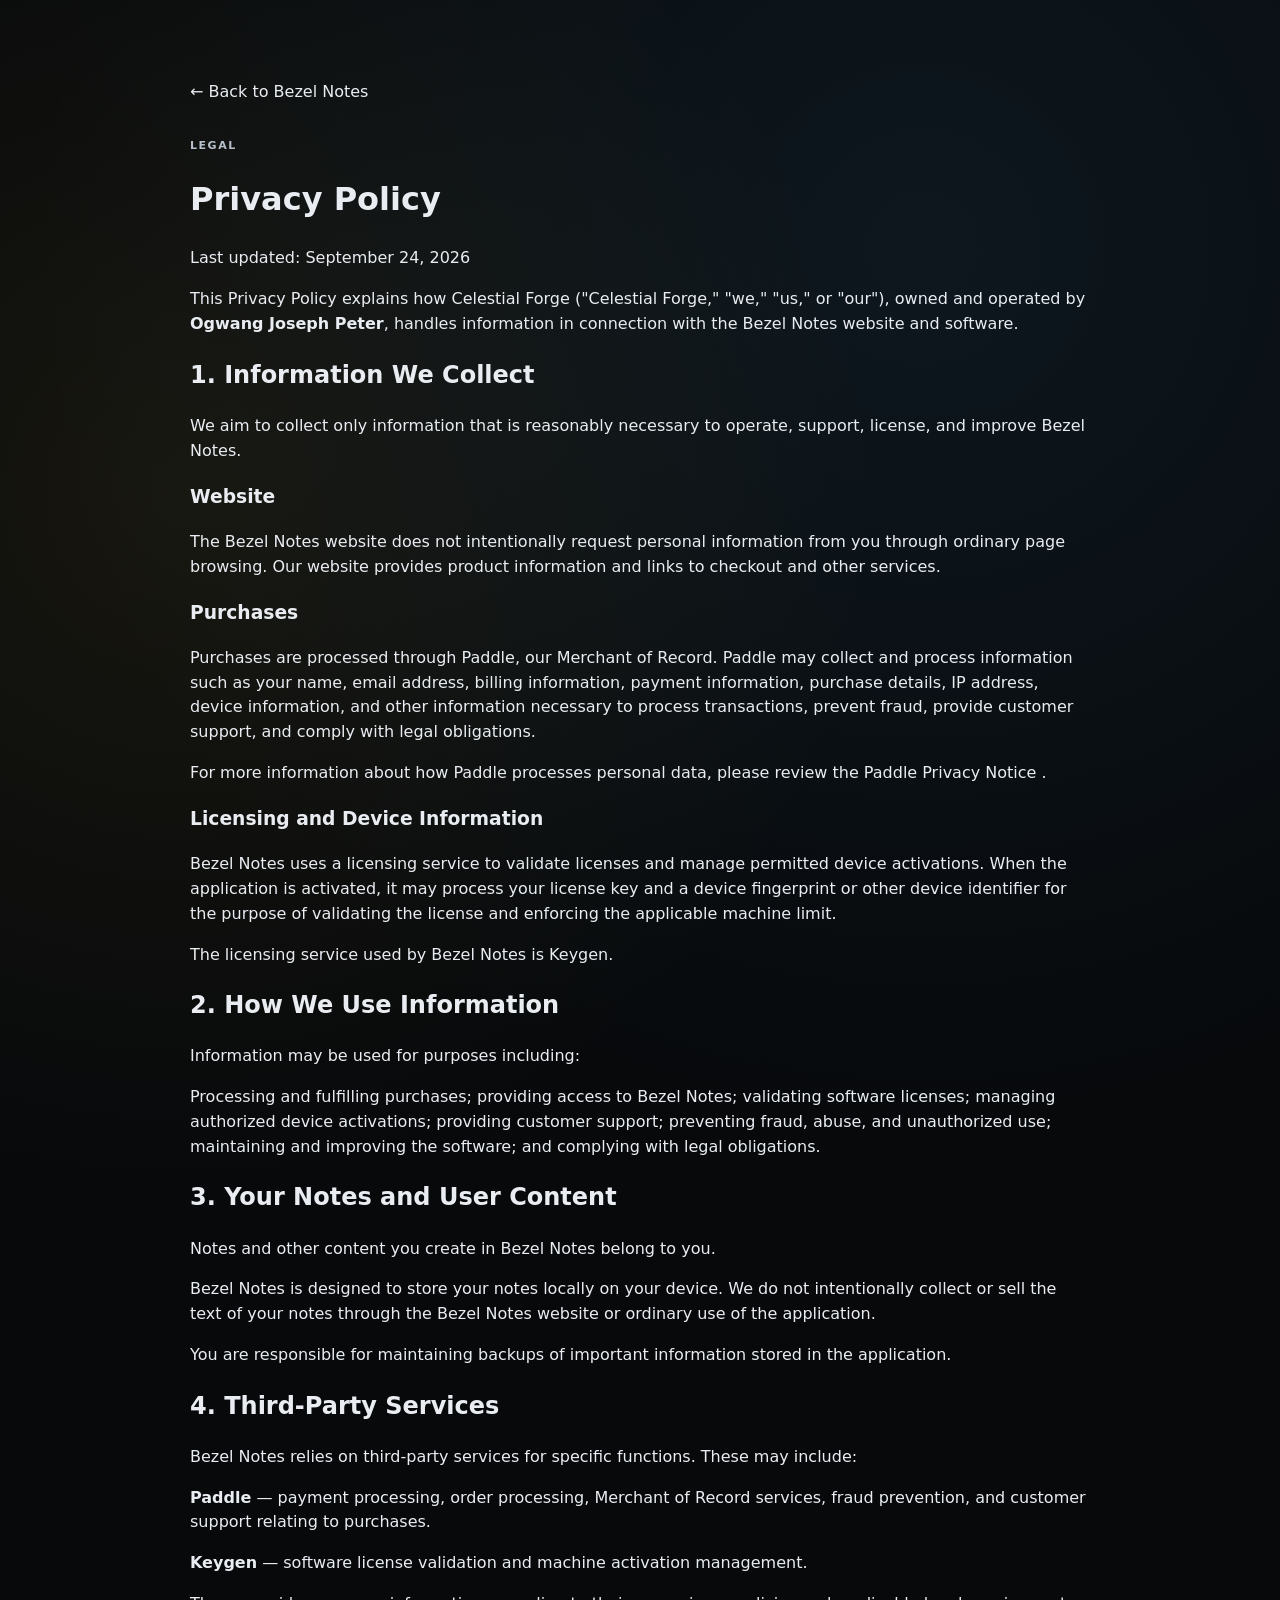
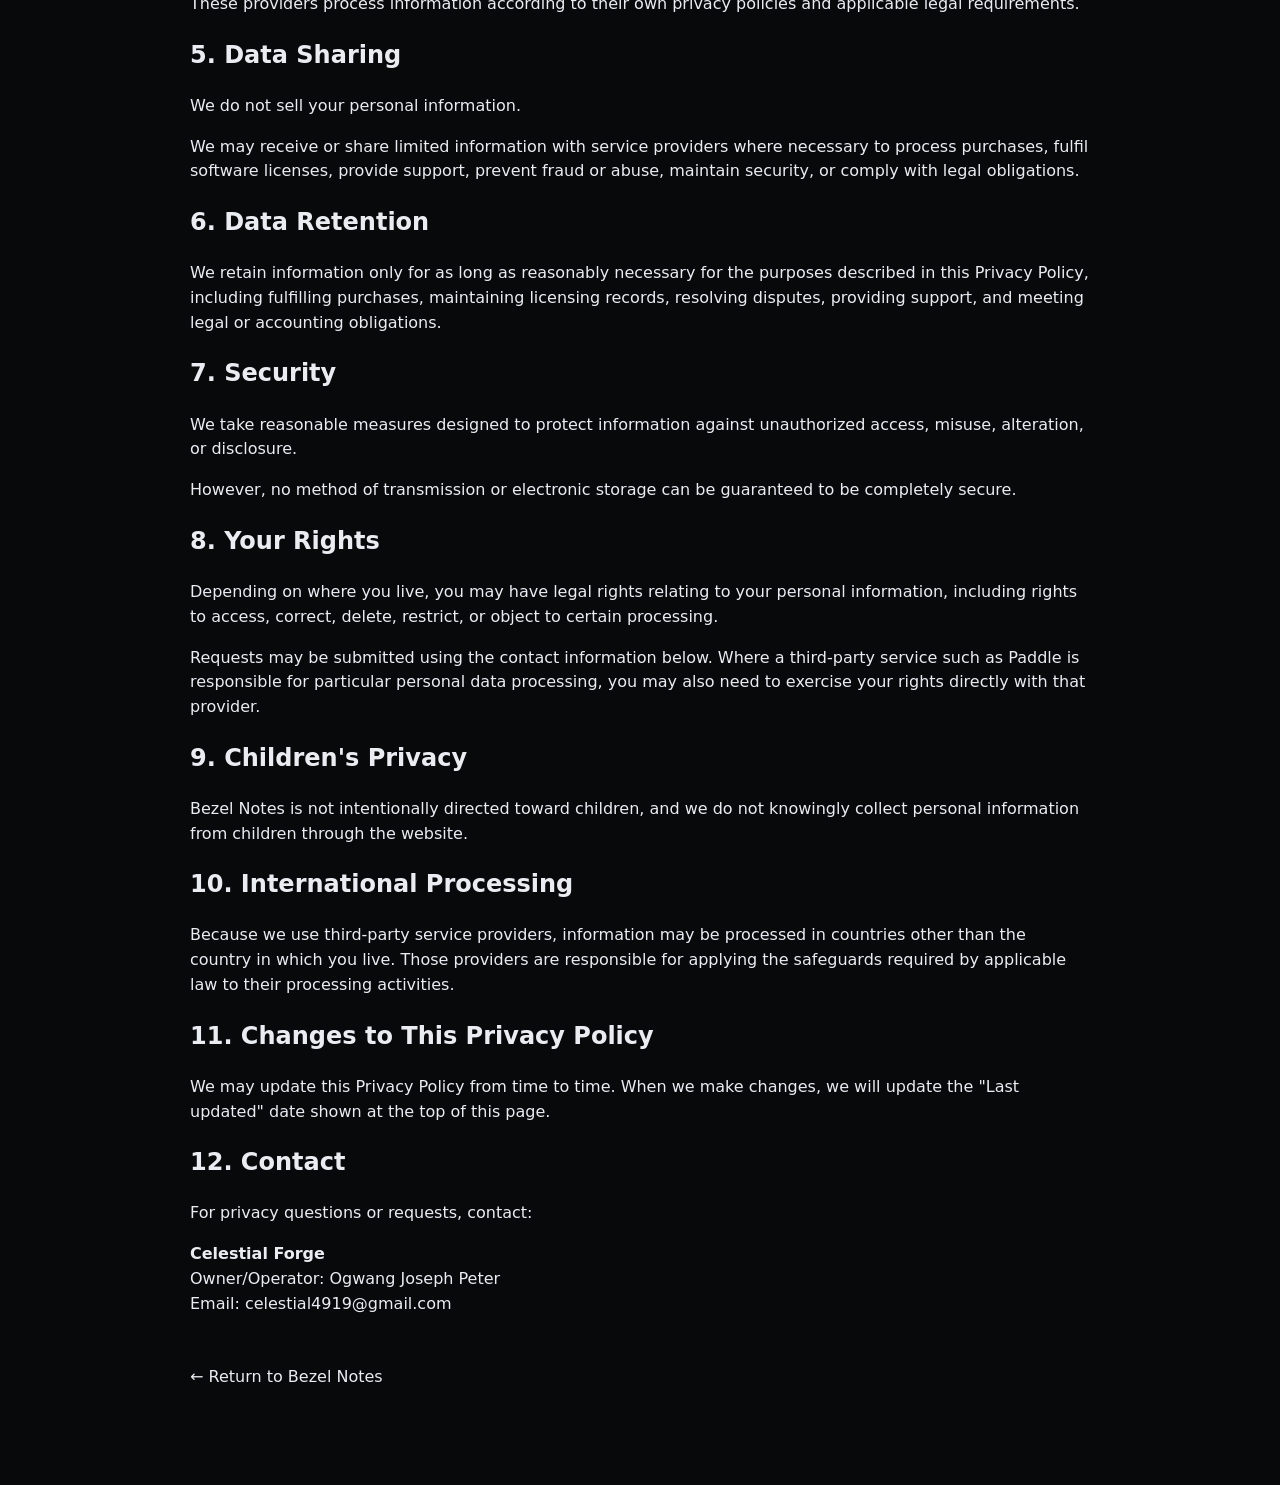
==== privacy.html @ b50cf1aa "Add legal pages and policy links" ====
<!doctype html>
<html lang="en">
<head>
  <meta charset="utf-8">
  <meta name="viewport" content="width=device-width, initial-scale=1">
  <meta name="description" content="Bezel Notes Privacy Policy.">
  <meta name="theme-color" content="#07090b">
  <title>Privacy Policy — Bezel Notes</title>
  <link rel="icon" type="image/png" href="./assets/bezel-logo.png">
  <link rel="stylesheet" href="./styles.css">
</head>

<body>
  <main class="shell" style="max-width:900px; padding-top:80px; padding-bottom:80px;">

    <a href="./index.html" style="display:inline-block; margin-bottom:32px;">
      ← Back to Bezel Notes
    </a>

    <div class="eyebrow">LEGAL</div>

    <h1>Privacy Policy</h1>

    <p>
      Last updated: September 24, 2026
    </p>

    <p>
      This Privacy Policy explains how Celestial Forge
      ("Celestial Forge," "we," "us," or "our"), owned and operated by
      <strong>Ogwang Joseph Peter</strong>, handles information in connection
      with the Bezel Notes website and software.
    </p>

    <h2>1. Information We Collect</h2>

    <p>
      We aim to collect only information that is reasonably necessary to
      operate, support, license, and improve Bezel Notes.
    </p>

    <h3>Website</h3>

    <p>
      The Bezel Notes website does not intentionally request personal
      information from you through ordinary page browsing. Our website
      provides product information and links to checkout and other services.
    </p>

    <h3>Purchases</h3>

    <p>
      Purchases are processed through Paddle, our Merchant of Record.
      Paddle may collect and process information such as your name, email
      address, billing information, payment information, purchase details,
      IP address, device information, and other information necessary to
      process transactions, prevent fraud, provide customer support, and
      comply with legal obligations.
    </p>

    <p>
      For more information about how Paddle processes personal data, please
      review the
      <a
        href="https://www.paddle.com/legal/privacy"
        target="_blank"
        rel="noopener"
      >
        Paddle Privacy Notice
      </a>.
    </p>

    <h3>Licensing and Device Information</h3>

    <p>
      Bezel Notes uses a licensing service to validate licenses and manage
      permitted device activations. When the application is activated, it
      may process your license key and a device fingerprint or other device
      identifier for the purpose of validating the license and enforcing
      the applicable machine limit.
    </p>

    <p>
      The licensing service used by Bezel Notes is Keygen.
    </p>

    <h2>2. How We Use Information</h2>

    <p>
      Information may be used for purposes including:
    </p>

    <p>
      Processing and fulfilling purchases; providing access to Bezel Notes;
      validating software licenses; managing authorized device activations;
      providing customer support; preventing fraud, abuse, and unauthorized
      use; maintaining and improving the software; and complying with legal
      obligations.
    </p>

    <h2>3. Your Notes and User Content</h2>

    <p>
      Notes and other content you create in Bezel Notes belong to you.
    </p>

    <p>
      Bezel Notes is designed to store your notes locally on your device.
      We do not intentionally collect or sell the text of your notes through
      the Bezel Notes website or ordinary use of the application.
    </p>

    <p>
      You are responsible for maintaining backups of important information
      stored in the application.
    </p>

    <h2>4. Third-Party Services</h2>

    <p>
      Bezel Notes relies on third-party services for specific functions.
      These may include:
    </p>

    <p>
      <strong>Paddle</strong> — payment processing, order processing,
      Merchant of Record services, fraud prevention, and customer support
      relating to purchases.
    </p>

    <p>
      <strong>Keygen</strong> — software license validation and machine
      activation management.
    </p>

    <p>
      These providers process information according to their own privacy
      policies and applicable legal requirements.
    </p>

    <h2>5. Data Sharing</h2>

    <p>
      We do not sell your personal information.
    </p>

    <p>
      We may receive or share limited information with service providers
      where necessary to process purchases, fulfil software licenses,
      provide support, prevent fraud or abuse, maintain security, or comply
      with legal obligations.
    </p>

    <h2>6. Data Retention</h2>

    <p>
      We retain information only for as long as reasonably necessary for the
      purposes described in this Privacy Policy, including fulfilling
      purchases, maintaining licensing records, resolving disputes,
      providing support, and meeting legal or accounting obligations.
    </p>

    <h2>7. Security</h2>

    <p>
      We take reasonable measures designed to protect information against
      unauthorized access, misuse, alteration, or disclosure.
    </p>

    <p>
      However, no method of transmission or electronic storage can be
      guaranteed to be completely secure.
    </p>

    <h2>8. Your Rights</h2>

    <p>
      Depending on where you live, you may have legal rights relating to
      your personal information, including rights to access, correct,
      delete, restrict, or object to certain processing.
    </p>

    <p>
      Requests may be submitted using the contact information below. Where
      a third-party service such as Paddle is responsible for particular
      personal data processing, you may also need to exercise your rights
      directly with that provider.
    </p>

    <h2>9. Children's Privacy</h2>

    <p>
      Bezel Notes is not intentionally directed toward children, and we do
      not knowingly collect personal information from children through the
      website.
    </p>

    <h2>10. International Processing</h2>

    <p>
      Because we use third-party service providers, information may be
      processed in countries other than the country in which you live.
      Those providers are responsible for applying the safeguards required
      by applicable law to their processing activities.
    </p>

    <h2>11. Changes to This Privacy Policy</h2>

    <p>
      We may update this Privacy Policy from time to time. When we make
      changes, we will update the "Last updated" date shown at the top of
      this page.
    </p>

    <h2>12. Contact</h2>

    <p>
      For privacy questions or requests, contact:
    </p>

    <p>
      <strong>Celestial Forge</strong><br>
      Owner/Operator: Ogwang Joseph Peter<br>
      Email:
      <a href="mailto:celestial4919@gmail.com">
        celestial4919@gmail.com
      </a>
    </p>

    <p style="margin-top:48px;">
      <a href="./index.html">
        ← Return to Bezel Notes
      </a>
    </p>

  </main>
</body>
</html>
---- styles.css ----
:root{--bg:#07090b;--navy:#111c2c;--yellow:#f4c84b;--blue:#54a9e8;--mint:#78d7bf;--white:#f6f7f9;--text:#e9edf2;--muted:#9aa4af;--line:rgba(255,255,255,.09);--soft-line:rgba(255,255,255,.055);--max:1180px}
*{box-sizing:border-box}html{scroll-behavior:smooth}body{margin:0;color:var(--text);background:radial-gradient(circle at 72% 8%,rgba(84,169,232,.09),transparent 30%),radial-gradient(circle at 14% 16%,rgba(244,200,75,.07),transparent 25%),var(--bg);font-family:Inter,ui-sans-serif,system-ui,-apple-system,"Segoe UI",sans-serif;line-height:1.55}a{color:inherit;text-decoration:none}button{font:inherit}.shell{width:min(var(--max),calc(100% - 42px));margin-inline:auto}.ambient{position:fixed;pointer-events:none;filter:blur(70px);opacity:.24;z-index:-1}.ambient-a{width:260px;height:260px;right:8%;top:24%;background:rgba(84,169,232,.12);border-radius:50%}.ambient-b{width:240px;height:240px;left:4%;top:62%;background:rgba(120,215,191,.07);border-radius:50%}
.site-header{min-height:76px;display:flex;align-items:center;justify-content:space-between;border-bottom:1px solid var(--soft-line)}.brand{display:flex;align-items:center;gap:12px;font-size:13px;font-weight:800;letter-spacing:.17em}.brand-dots{display:flex;align-items:center;gap:4px;height:20px}
.brand-dots i,.three-dot-logo i{width:7px;height:7px;border-radius:50%;background:var(--navy-2);display:block}
.brand-dots i:nth-child(2){transform:translateY(-3px)}
.brand-dots i:nth-child(3){transform:translateY(3px)}.site-header nav{display:flex;gap:24px;align-items:center;color:var(--muted);font-size:13px}.site-header nav a:hover{color:var(--text)}.nav-cta{color:#0a0c0f!important;background:var(--yellow);padding:10px 15px;border-radius:10px;font-weight:800}
.hero{min-height:700px;display:grid;grid-template-columns:1fr 1fr;gap:46px;align-items:center;padding:74px 0 86px}.kicker,.eyebrow{font-size:11px;letter-spacing:.14em;text-transform:uppercase;font-weight:800;color:#b7c0ca}.kicker{display:flex;align-items:center;gap:9px}.kicker-dot{width:7px;height:7px;border-radius:50%;background:var(--mint);box-shadow:0 0 0 5px rgba(120,215,191,.08)}.hero h1,.section-intro h2,.pricing h2{margin:15px 0 0;font-size:clamp(48px,6.2vw,83px);line-height:.96;letter-spacing:-.05em}.hero h1 span,.section-intro h2 span,.pricing h2 span{color:#aeb8c2}.hero-lede{max-width:600px;color:#aab4bf;font-size:18px;margin:24px 0 0}.hero-actions{display:flex;gap:11px;flex-wrap:wrap;margin-top:31px}.button{min-height:49px;border-radius:12px;border:1px solid var(--line);padding:0 18px;display:inline-flex;align-items:center;justify-content:center;cursor:pointer;transition:.18s ease;font-size:14px;font-weight:800}.button:hover{transform:translateY(-2px)}.button-primary{background:var(--yellow);border-color:var(--yellow);color:#13120c;box-shadow:0 8px 28px rgba(244,200,75,.14)}.button-primary:hover{filter:brightness(1.04)}.button-ghost{background:rgba(255,255,255,.025);color:var(--white)}.button-ghost:hover{background:rgba(255,255,255,.07)}.hero-trust{margin-top:14px;display:flex;gap:9px;flex-wrap:wrap;color:#69737e;font-size:11px}
.hero-product{position:relative;display:grid;place-items:center;min-height:520px}.product-glow{position:absolute;width:460px;height:460px;border-radius:50%;background:radial-gradient(circle,rgba(84,169,232,.13),transparent 68%);filter:blur(16px)}.desktop-frame{position:relative;width:min(570px,100%);aspect-ratio:1.05;border-radius:22px;padding:8px;background:linear-gradient(145deg,#1a2028,#0d1014);border:1px solid rgba(255,255,255,.1);box-shadow:0 36px 95px rgba(0,0,0,.5)}.frame-top{height:26px;display:flex;align-items:center;gap:5px;padding:0 10px;color:#68727e}.frame-top span{width:5px;height:5px;border-radius:50%;background:#353d47}.frame-top small{margin-left:auto;font-size:9px}.desktop-surface{height:calc(100% - 26px);border-radius:16px;overflow:hidden;position:relative;background:#12161b}.desktop-copy{position:absolute;left:28px;top:30px;max-width:260px}.desktop-copy small{font-size:8px;letter-spacing:.16em;color:#68717b}.desktop-copy strong{display:block;margin-top:6px;font-size:28px;font-weight:800;letter-spacing:-.04em}.desktop-copy p{color:#7f8995;font-size:12px;line-height:1.45;margin-top:10px}.edge-panel{position:absolute;right:0;top:0;height:100%;width:256px;padding:18px 8px 18px 17px;background:linear-gradient(90deg,transparent 0%,rgba(0,0,0,.23) 8%,rgba(0,0,0,.63) 20%);display:flex;justify-content:flex-end}.panel-inner{width:220px}.demo-add{width:57px;height:30px;margin:0 auto 8px;display:block;border:0;border-radius:99px;background:#f3f4f6;color:#1f2937;font-weight:900}.demo-search{height:31px;padding:0 9px;display:flex;align-items:center;justify-content:space-between;border-radius:11px;background:#f3f4f6;color:#7b8590;font-size:9px;margin-bottom:11px}.demo-note{width:220px;min-height:160px;margin-top:-20px;padding:10px 12px;color:#20252b;display:flex;flex-direction:column;box-sizing:border-box;position:relative;border-radius:0;box-shadow:3px 4px 8px rgba(0,0,0,.16),0 1px 2px rgba(0,0,0,.08);transition:transform .15s ease,box-shadow .15s ease}.demo-note:first-of-type{margin-top:12px}.demo-note:hover{transform:translateY(-2px)}.note-yellow{background:#fef08a}.note-blue{background:#bae6fd}.note-mint{background:#bbf7d0}.demo-note-top{display:flex;justify-content:space-between;align-items:center;font-size:8px;color:#26313a}.three-dot-logo{display:flex;align-items:center;gap:3px;margin-top:-3px}.three-dot-logo i{width:8px;height:8px;border-radius:50%;background:currentColor;display:block}.three-dot-logo i:nth-child(2){transform:translateY(-3px)}.three-dot-logo i:nth-child(3){transform:translateY(3px)}.demo-actions{display:flex;gap:5px;align-items:center;opacity:.78}.demo-actions b{font-weight:700}.demo-note p{margin:8px 0 0;font-size:11px;line-height:1.35;flex:1}.demo-note small{font-size:8px;opacity:.6}.edge-tab{position:absolute;right:-25px;top:50%;transform:translateY(-50%) rotate(90deg);color:#dbe4ee;letter-spacing:.18em;font-size:9px;font-weight:800;opacity:.55}
.brand-strip{display:grid;grid-template-columns:repeat(4,1fr);border-block:1px solid var(--soft-line)}.brand-strip>div{padding:22px 20px;border-right:1px solid var(--soft-line)}.brand-strip>div:last-child{border-right:0}.brand-strip strong,.brand-strip span{display:block}.brand-strip strong{font-size:13px}.brand-strip span{margin-top:2px;font-size:11px;color:#707a85}
.section{padding:120px 0}.section-intro{max-width:720px}.section-intro h2{font-size:clamp(42px,5.2vw,67px)}.section-intro p{max-width:620px;color:var(--muted);font-size:17px;margin:20px 0 0}.feature-grid{margin-top:55px;display:grid;grid-template-columns:repeat(4,1fr);border-top:1px solid var(--soft-line)}.feature-grid article{padding:28px 22px 16px 0;margin-right:22px;border-right:1px solid var(--soft-line)}.feature-grid article:last-child{border-right:0;margin-right:0}.feature-index{color:#66717c;font-size:10px;letter-spacing:.14em}.feature-grid h3{font-size:23px;letter-spacing:-.03em;margin:34px 0 0}.feature-grid p{color:#89939e;font-size:13px;margin:10px 0 0}
.how-section{display:grid;grid-template-columns:.82fr 1.18fr;gap:80px}.steps{border-top:1px solid var(--soft-line)}.step{display:grid;grid-template-columns:50px 1fr;gap:10px;padding:24px 0;border-bottom:1px solid var(--soft-line)}.step>span{color:#66717c;font-size:10px;letter-spacing:.14em;padding-top:4px}.step h3{font-size:21px;margin:0;letter-spacing:-.03em}.step p{color:#88929d;font-size:13px;margin:6px 0 0}
.pricing{margin-top:20px;margin-bottom:120px;padding:45px;display:grid;grid-template-columns:105px 1.2fr .8fr;align-items:center;gap:32px;border:1px solid var(--line);border-radius:24px;background:linear-gradient(145deg,rgba(17,28,44,.74),rgba(10,13,17,.82));box-shadow:0 30px 90px rgba(0,0,0,.25)}.pricing-logo img{width:88px;height:88px;border-radius:20px;object-fit:contain;background:#050608}.pricing h2{font-size:clamp(38px,4.2vw,57px)}.pricing-copy p{max-width:520px;color:#8f99a4;font-size:14px;margin:17px 0 0}.pricing-buy{border-left:1px solid var(--line);padding-left:31px}.price{font-size:63px;font-weight:900;letter-spacing:-.05em;line-height:1}.price sup{font-size:27px;top:-.9em;position:relative;color:#aab3bd}.price-note{margin:7px 0 22px;text-transform:uppercase;letter-spacing:.12em;font-size:10px;color:#75808b}.button-full{width:100%;margin-top:9px}.secure-note{display:block;color:#69737e;font-size:10px;text-align:center;margin-top:10px}
.faq-list{margin-top:40px;max-width:920px}details{border-top:1px solid var(--soft-line);padding:18px 0}details:last-child{border-bottom:1px solid var(--soft-line)}summary{list-style:none;cursor:pointer;font-size:15px;font-weight:800}summary::-webkit-details-marker{display:none}summary::after{content:"+";float:right;color:#77818c;font-size:20px;line-height:1}details[open] summary::after{content:"–"}details p{max-width:680px;color:#87919c;font-size:13px;margin:9px 0 0}
.site-footer{display:grid;grid-template-columns:1fr auto 1fr;gap:20px;align-items:center;padding:28px 0 34px;border-top:1px solid var(--soft-line);color:#68727c;font-size:11px}.footer-brand{display:flex;align-items:center;gap:9px;font-weight:800;letter-spacing:.13em;color:#9ba4ae}.footer-brand img{width:22px;height:22px;border-radius:6px}.footer-links{display:flex;gap:18px}.footer-links a:hover{color:#e9edf2}.copyright{text-align:right}
.toast{position:fixed;left:50%;bottom:24px;transform:translate(-50%,20px);opacity:0;pointer-events:none;background:rgba(13,16,20,.96);border:1px solid rgba(255,255,255,.12);color:#eef2f6;border-radius:11px;padding:10px 14px;font-size:12px;transition:.2s ease;z-index:100}.toast.show{opacity:1;transform:translate(-50%,0)}
@media(max-width:1000px){.hero{grid-template-columns:1fr;padding-top:54px}.hero-product{order:-1;min-height:450px}.feature-grid{grid-template-columns:1fr 1fr}.feature-grid article:nth-child(2){border-right:0}.feature-grid article:nth-child(-n+2){border-bottom:1px solid var(--soft-line);padding-bottom:28px}.how-section{grid-template-columns:1fr;gap:44px}.pricing{grid-template-columns:90px 1fr;gap:24px}.pricing-buy{grid-column:1/-1;border-left:0;border-top:1px solid var(--line);padding:28px 0 0}}
@media(max-width:720px){.shell{width:calc(100% - 28px)}.site-header nav a:not(.nav-cta){display:none}.hero h1{font-size:54px}.hero-lede{font-size:16px}.hero-product{min-height:350px}.desktop-frame{width:100%}.edge-panel{width:215px}.panel-inner{width:180px}.brand-strip{grid-template-columns:1fr}.brand-strip>div{border-right:0;border-bottom:1px solid var(--soft-line)}.brand-strip>div:last-child{border-bottom:0}.feature-grid{grid-template-columns:1fr}.feature-grid article,.feature-grid article:nth-child(2){border-right:0;border-bottom:1px solid var(--soft-line);margin-right:0;padding-right:0}.feature-grid article:last-child{border-bottom:0}.pricing{grid-template-columns:1fr;padding:27px}.pricing-logo img{width:72px;height:72px}.pricing-buy{grid-column:auto}.site-footer{grid-template-columns:1fr}.copyright{text-align:left}}
.brand img {
  width: 34px;
  height: 34px;
  object-fit: contain;
}
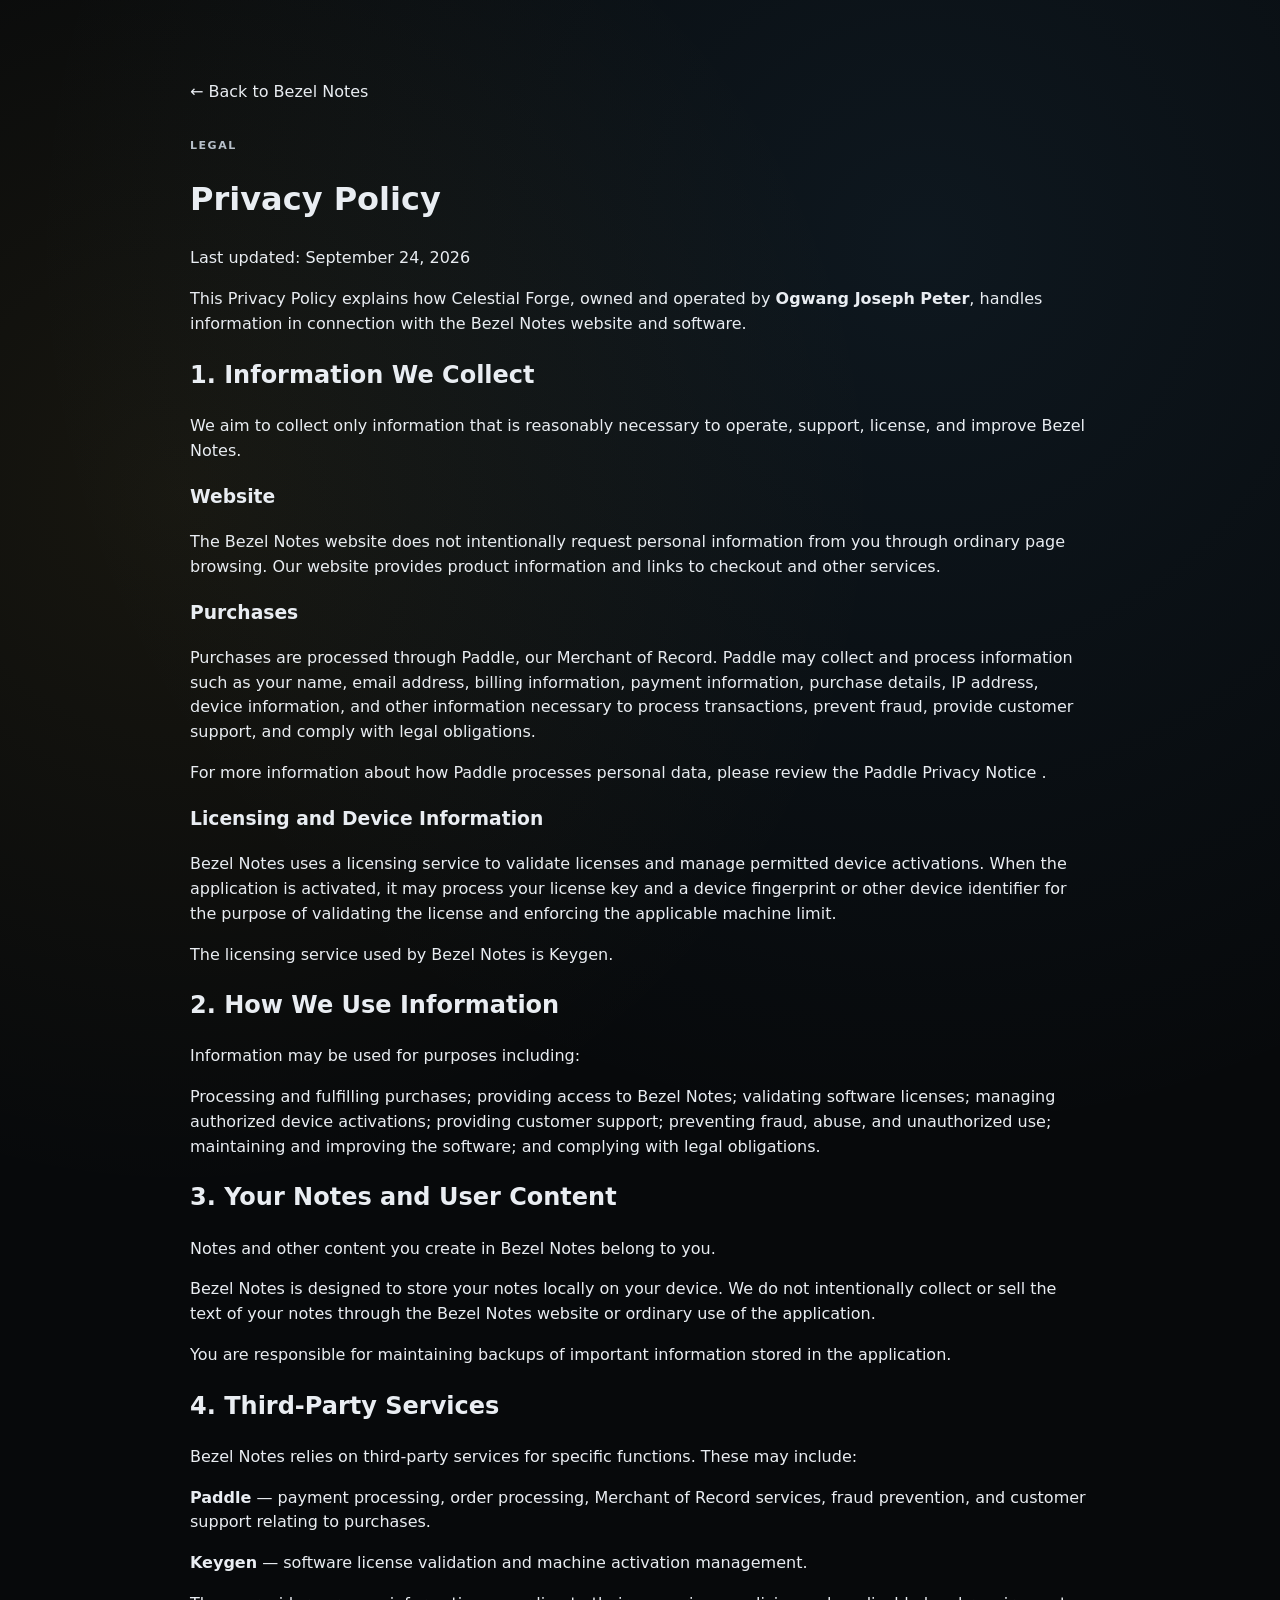
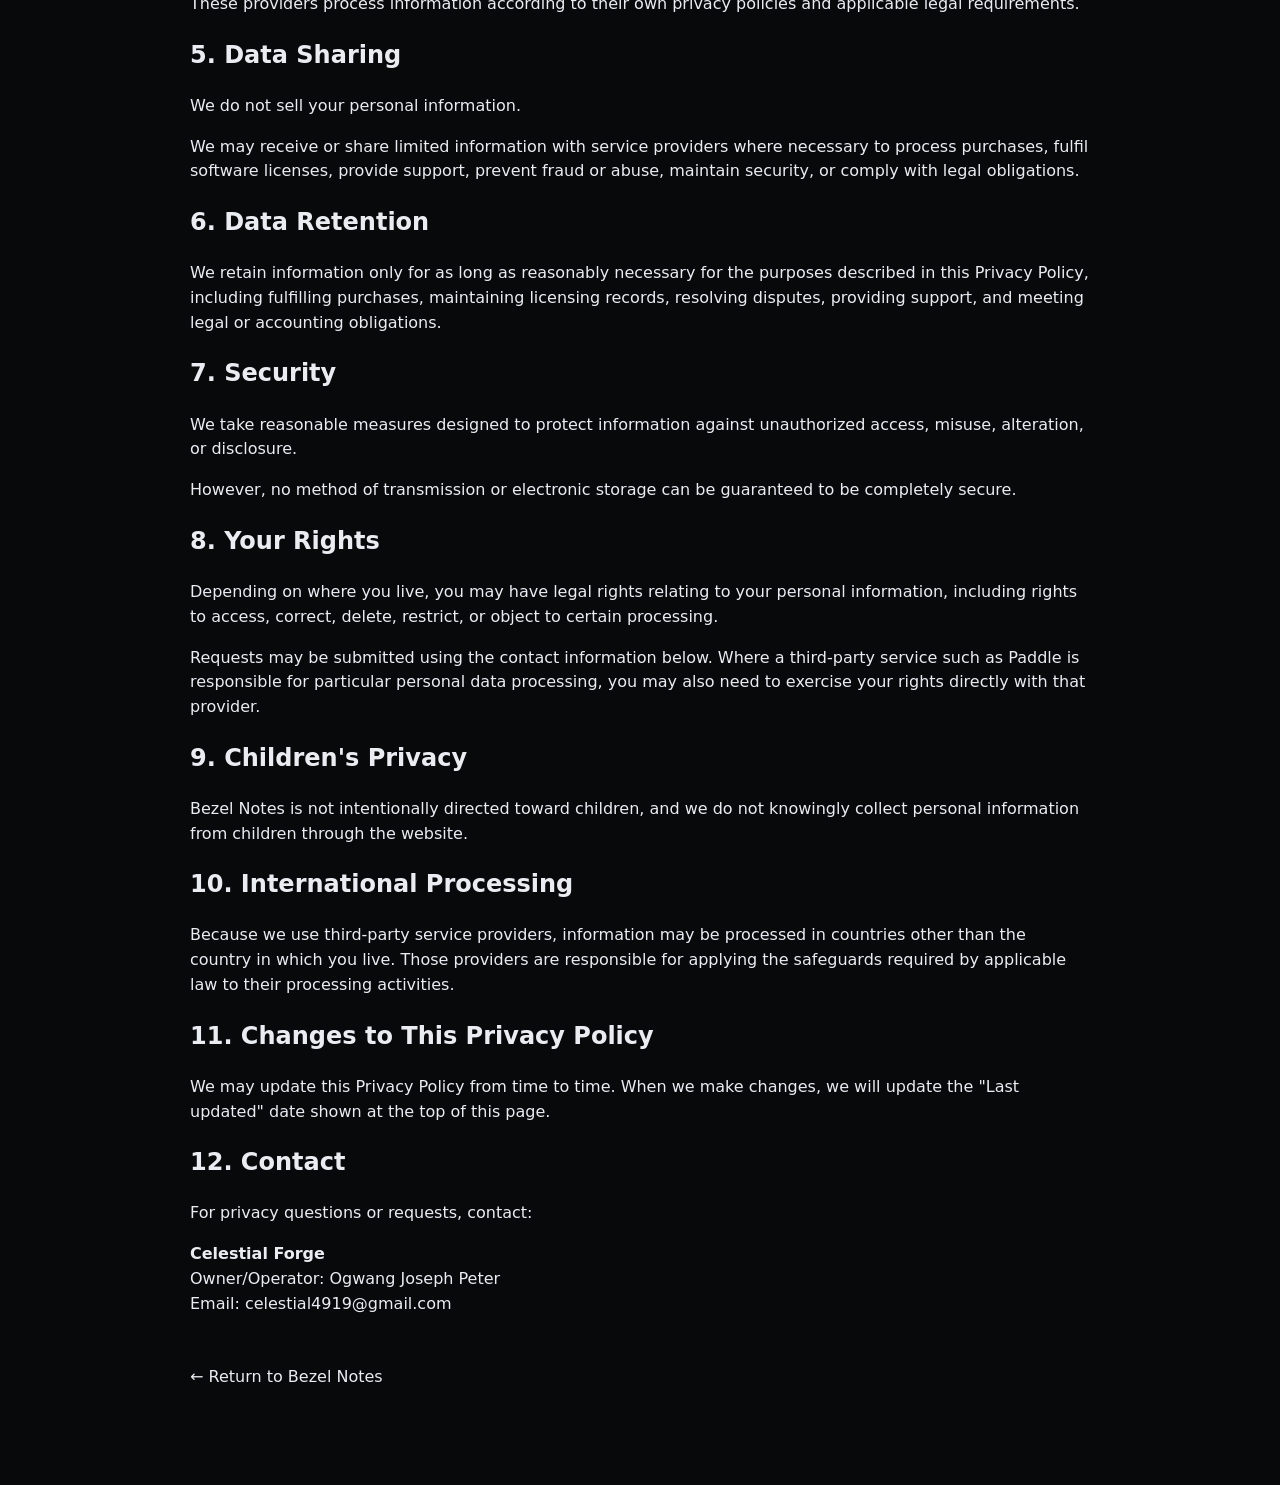
==== commit e67614bb: "Clean Terms and Privacy pages" ====
--- a/privacy.html
+++ b/privacy.html
@@ -26,8 +26,7 @@
     </p>
 
     <p>
-      This Privacy Policy explains how Celestial Forge
-      ("Celestial Forge," "we," "us," or "our"), owned and operated by
+      This Privacy Policy explains how Celestial Forge, owned and operated by
       <strong>Ogwang Joseph Peter</strong>, handles information in connection
       with the Bezel Notes website and software.
     </p>
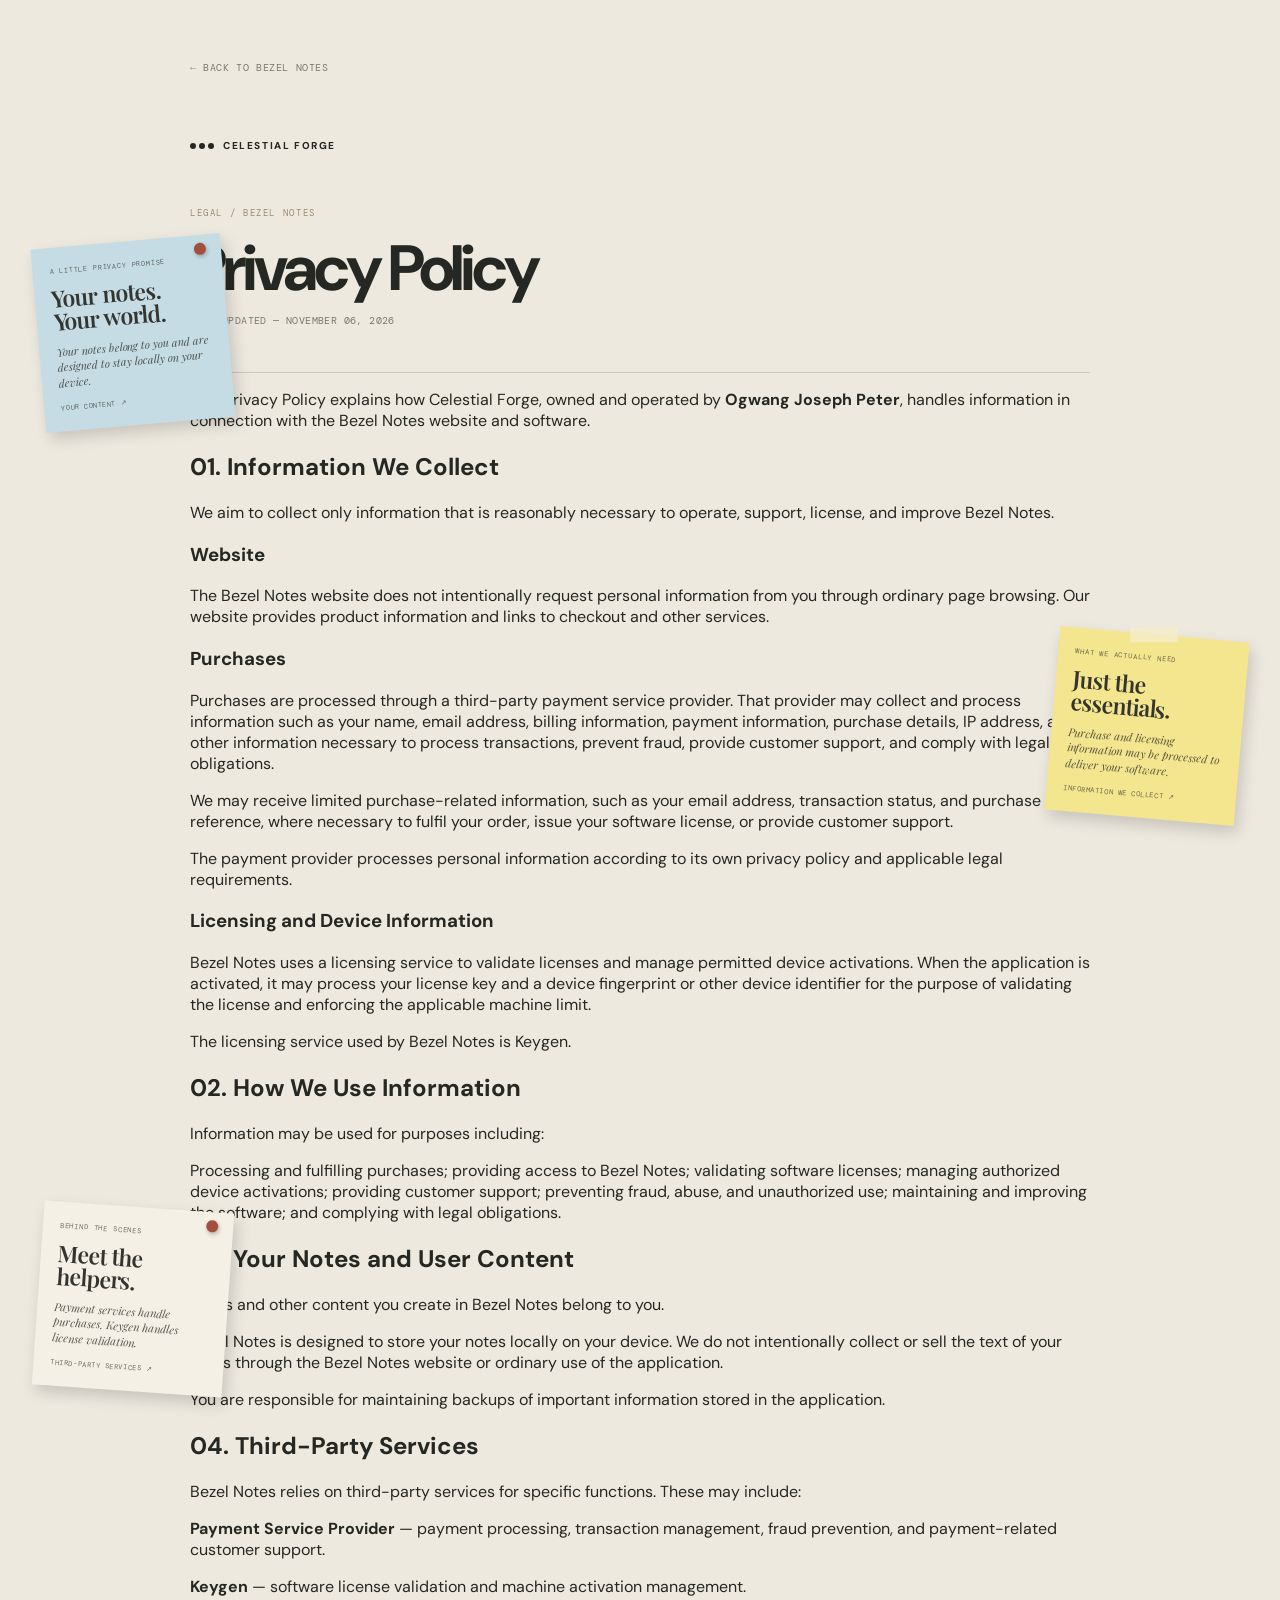
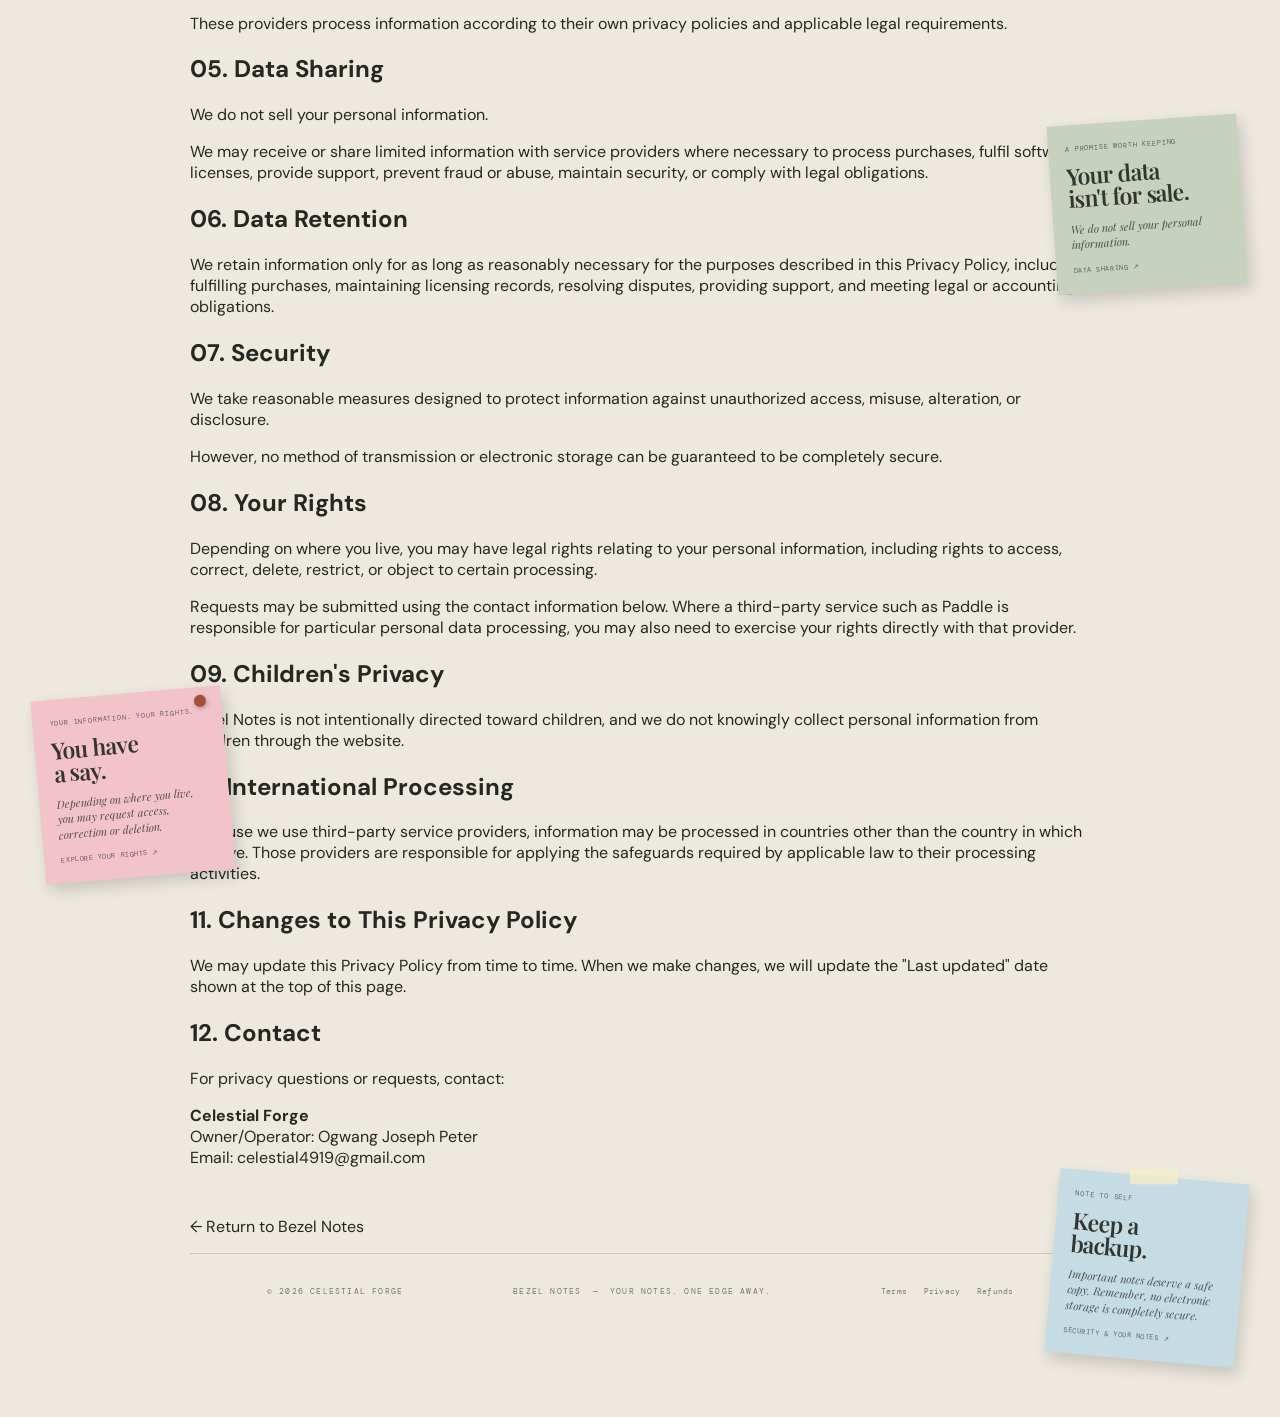
==== commit e503d26e: "Launch Celestial Workspace website" ====
--- a/privacy.html
+++ b/privacy.html
@@ -11,19 +11,85 @@
 </head>
 
 <body>
-  <main class="shell" style="max-width:900px; padding-top:80px; padding-bottom:80px;">
-
-    <a href="./index.html" style="display:inline-block; margin-bottom:32px;">
-      ← Back to Bezel Notes
-    </a>
-
-    <div class="eyebrow">LEGAL</div>
-
-    <h1>Privacy Policy</h1>
-
-    <p>
-      Last updated: September 24, 2026
-    </p>
+
+    <!-- PRIVACY WORKSPACE -->
+  <nav class="legal-note-layer privacy-note-layer"
+       aria-label="Privacy policy quick links">
+
+    <a href="#your-content" class="legal-paper paper-blue privacy-notes">
+      <span class="legal-paper-pin"></span>
+      <small>A LITTLE PRIVACY PROMISE</small>
+      <strong>Your notes.<br>Your world.</strong>
+      <p>Your notes belong to you and are designed to stay locally on your device.</p>
+      <span class="legal-paper-link">YOUR CONTENT ↗</span>
+    </a>
+
+    <a href="#information" class="legal-paper paper-yellow privacy-collection">
+      <span class="legal-paper-tape"></span>
+      <small>WHAT WE ACTUALLY NEED</small>
+      <strong>Just the<br>essentials.</strong>
+      <p>Purchase and licensing information may be processed to deliver your software.</p>
+      <span class="legal-paper-link">INFORMATION WE COLLECT ↗</span>
+    </a>
+
+     <a href="#third-parties" class="legal-paper paper-cream privacy-services">
+      <span class="legal-paper-pin"></span>
+      <small>BEHIND THE SCENES</small>
+      <strong>Meet the<br>helpers.</strong>
+      <p>Payment services handle purchases. Keygen handles license validation.</p>
+      <span class="legal-paper-link">THIRD-PARTY SERVICES ↗</span>
+    </a>
+
+    <a href="#data-sharing" class="legal-paper paper-green privacy-sharing">
+      <small>A PROMISE WORTH KEEPING</small>
+      <strong>Your data<br>isn't for sale.</strong>
+      <p>We do not sell your personal information.</p>
+      <span class="legal-paper-link">DATA SHARING ↗</span>
+    </a>
+
+     <a href="#your-rights" class="legal-paper paper-pink privacy-rights">
+      <span class="legal-paper-pin"></span>
+      <small>YOUR INFORMATION. YOUR RIGHTS.</small>
+      <strong>You have<br>a say.</strong>
+      <p>Depending on where you live, you may request access, correction or deletion.</p>
+      <span class="legal-paper-link">EXPLORE YOUR RIGHTS ↗</span>
+    </a>
+
+    <a href="#security" class="legal-paper paper-blue privacy-security">
+      <span class="legal-paper-tape"></span>
+      <small>NOTE TO SELF</small>
+      <strong>Keep a<br>backup.</strong>
+      <p>Important notes deserve a safe copy. Remember, no electronic storage is completely secure.</p>
+      <span class="legal-paper-link">SECURITY & YOUR NOTES ↗</span>
+    </a>
+
+  </nav>
+
+
+  <main class="legal-shell">
+
+    <a href="./index.html" class="legal-back">
+        ← Back to Bezel Notes
+    </a>
+
+    <div class="legal-brand">
+        <span class="legal-brand-mark">
+            <span></span>
+            <span></span>
+            <span></span>
+        </span>
+        CELESTIAL FORGE
+    </div>
+
+    <header class="legal-heading">
+        <div class="legal-eyebrow">LEGAL / BEZEL NOTES</div>
+
+        <h1>Privacy Policy</h1>
+
+        <p class="legal-updated">
+            LAST UPDATED — NOVEMBER 06, 2026
+        </p>
+    </header>
 
     <p>
       This Privacy Policy explains how Celestial Forge, owned and operated by
@@ -31,7 +97,7 @@
       with the Bezel Notes website and software.
     </p>
 
-    <h2>1. Information We Collect</h2>
+    <h2 id="information">01. Information We Collect</h2>
 
     <p>
       We aim to collect only information that is reasonably necessary to
@@ -48,26 +114,26 @@
 
     <h3>Purchases</h3>
 
-    <p>
-      Purchases are processed through Paddle, our Merchant of Record.
-      Paddle may collect and process information such as your name, email
-      address, billing information, payment information, purchase details,
-      IP address, device information, and other information necessary to
-      process transactions, prevent fraud, provide customer support, and
-      comply with legal obligations.
-    </p>
-
-    <p>
-      For more information about how Paddle processes personal data, please
-      review the
-      <a
-        href="https://www.paddle.com/legal/privacy"
-        target="_blank"
-        rel="noopener"
-      >
-        Paddle Privacy Notice
-      </a>.
-    </p>
+<p>
+  Purchases are processed through a third-party payment service
+  provider. That provider may collect and process information
+  such as your name, email address, billing information, payment
+  information, purchase details, IP address, and other information
+  necessary to process transactions, prevent fraud, provide
+  customer support, and comply with legal obligations.
+</p>
+
+<p>
+  We may receive limited purchase-related information, such as
+  your email address, transaction status, and purchase reference,
+  where necessary to fulfil your order, issue your software
+  license, or provide customer support.
+</p>
+
+<p>
+  The payment provider processes personal information according
+  to its own privacy policy and applicable legal requirements.
+</p>
 
     <h3>Licensing and Device Information</h3>
 
@@ -83,7 +149,7 @@
       The licensing service used by Bezel Notes is Keygen.
     </p>
 
-    <h2>2. How We Use Information</h2>
+    <h2>02. How We Use Information</h2>
 
     <p>
       Information may be used for purposes including:
@@ -97,7 +163,7 @@
       obligations.
     </p>
 
-    <h2>3. Your Notes and User Content</h2>
+    <h2 id="your-content">03. Your Notes and User Content</h2>
 
     <p>
       Notes and other content you create in Bezel Notes belong to you.
@@ -114,43 +180,43 @@
       stored in the application.
     </p>
 
-    <h2>4. Third-Party Services</h2>
-
-    <p>
-      Bezel Notes relies on third-party services for specific functions.
-      These may include:
-    </p>
-
-    <p>
-      <strong>Paddle</strong> — payment processing, order processing,
-      Merchant of Record services, fraud prevention, and customer support
-      relating to purchases.
-    </p>
-
-    <p>
-      <strong>Keygen</strong> — software license validation and machine
-      activation management.
-    </p>
-
-    <p>
-      These providers process information according to their own privacy
-      policies and applicable legal requirements.
-    </p>
-
-    <h2>5. Data Sharing</h2>
+    <h2 id="third-parties">04. Third-Party Services</h2>
+
+<p>
+  Bezel Notes relies on third-party services for specific functions.
+  These may include:
+</p>
+
+<p>
+  <strong>Payment Service Provider</strong> — payment processing,
+  transaction management, fraud prevention, and payment-related
+  customer support.
+</p>
+
+<p>
+  <strong>Keygen</strong> — software license validation and machine
+  activation management.
+</p>
+
+<p>
+  These providers process information according to their own
+  privacy policies and applicable legal requirements.
+</p>
+
+    <h2 id="data-sharing">05. Data Sharing</h2>
 
     <p>
       We do not sell your personal information.
     </p>
 
     <p>
-      We may receive or share limited information with service providers
-      where necessary to process purchases, fulfil software licenses,
-      provide support, prevent fraud or abuse, maintain security, or comply
-      with legal obligations.
-    </p>
-
-    <h2>6. Data Retention</h2>
+  We may receive or share limited information with service providers
+  where necessary to process purchases, fulfil software licenses,
+  provide support, prevent fraud or abuse, maintain security, or
+  comply with legal obligations.
+</p>
+
+    <h2>06. Data Retention</h2>
 
     <p>
       We retain information only for as long as reasonably necessary for the
@@ -159,7 +225,7 @@
       providing support, and meeting legal or accounting obligations.
     </p>
 
-    <h2>7. Security</h2>
+    <h2 id="security">07. Security</h2>
 
     <p>
       We take reasonable measures designed to protect information against
@@ -171,7 +237,7 @@
       guaranteed to be completely secure.
     </p>
 
-    <h2>8. Your Rights</h2>
+    <h2 id="your-rights">08. Your Rights</h2>
 
     <p>
       Depending on where you live, you may have legal rights relating to
@@ -186,7 +252,7 @@
       directly with that provider.
     </p>
 
-    <h2>9. Children's Privacy</h2>
+    <h2>09. Children's Privacy</h2>
 
     <p>
       Bezel Notes is not intentionally directed toward children, and we do
@@ -232,6 +298,12 @@
       </a>
     </p>
 
+    <footer class="footer">
+    <span>© 2026 CELESTIAL FORGE</span>
+    <span>BEZEL NOTES <i>—</i> YOUR NOTES. ONE EDGE AWAY.</span>
+    <nav><a href="terms.html">Terms</a><a href="privacy.html">Privacy</a><a href="refund.html">Refunds</a></nav>
+  </footer>
+
   </main>
 </body>
 </html>
--- a/styles.css
+++ b/styles.css
@@ -1,22 +1,1115 @@
-:root{--bg:#07090b;--navy:#111c2c;--yellow:#f4c84b;--blue:#54a9e8;--mint:#78d7bf;--white:#f6f7f9;--text:#e9edf2;--muted:#9aa4af;--line:rgba(255,255,255,.09);--soft-line:rgba(255,255,255,.055);--max:1180px}
-*{box-sizing:border-box}html{scroll-behavior:smooth}body{margin:0;color:var(--text);background:radial-gradient(circle at 72% 8%,rgba(84,169,232,.09),transparent 30%),radial-gradient(circle at 14% 16%,rgba(244,200,75,.07),transparent 25%),var(--bg);font-family:Inter,ui-sans-serif,system-ui,-apple-system,"Segoe UI",sans-serif;line-height:1.55}a{color:inherit;text-decoration:none}button{font:inherit}.shell{width:min(var(--max),calc(100% - 42px));margin-inline:auto}.ambient{position:fixed;pointer-events:none;filter:blur(70px);opacity:.24;z-index:-1}.ambient-a{width:260px;height:260px;right:8%;top:24%;background:rgba(84,169,232,.12);border-radius:50%}.ambient-b{width:240px;height:240px;left:4%;top:62%;background:rgba(120,215,191,.07);border-radius:50%}
-.site-header{min-height:76px;display:flex;align-items:center;justify-content:space-between;border-bottom:1px solid var(--soft-line)}.brand{display:flex;align-items:center;gap:12px;font-size:13px;font-weight:800;letter-spacing:.17em}.brand-dots{display:flex;align-items:center;gap:4px;height:20px}
-.brand-dots i,.three-dot-logo i{width:7px;height:7px;border-radius:50%;background:var(--navy-2);display:block}
-.brand-dots i:nth-child(2){transform:translateY(-3px)}
-.brand-dots i:nth-child(3){transform:translateY(3px)}.site-header nav{display:flex;gap:24px;align-items:center;color:var(--muted);font-size:13px}.site-header nav a:hover{color:var(--text)}.nav-cta{color:#0a0c0f!important;background:var(--yellow);padding:10px 15px;border-radius:10px;font-weight:800}
-.hero{min-height:700px;display:grid;grid-template-columns:1fr 1fr;gap:46px;align-items:center;padding:74px 0 86px}.kicker,.eyebrow{font-size:11px;letter-spacing:.14em;text-transform:uppercase;font-weight:800;color:#b7c0ca}.kicker{display:flex;align-items:center;gap:9px}.kicker-dot{width:7px;height:7px;border-radius:50%;background:var(--mint);box-shadow:0 0 0 5px rgba(120,215,191,.08)}.hero h1,.section-intro h2,.pricing h2{margin:15px 0 0;font-size:clamp(48px,6.2vw,83px);line-height:.96;letter-spacing:-.05em}.hero h1 span,.section-intro h2 span,.pricing h2 span{color:#aeb8c2}.hero-lede{max-width:600px;color:#aab4bf;font-size:18px;margin:24px 0 0}.hero-actions{display:flex;gap:11px;flex-wrap:wrap;margin-top:31px}.button{min-height:49px;border-radius:12px;border:1px solid var(--line);padding:0 18px;display:inline-flex;align-items:center;justify-content:center;cursor:pointer;transition:.18s ease;font-size:14px;font-weight:800}.button:hover{transform:translateY(-2px)}.button-primary{background:var(--yellow);border-color:var(--yellow);color:#13120c;box-shadow:0 8px 28px rgba(244,200,75,.14)}.button-primary:hover{filter:brightness(1.04)}.button-ghost{background:rgba(255,255,255,.025);color:var(--white)}.button-ghost:hover{background:rgba(255,255,255,.07)}.hero-trust{margin-top:14px;display:flex;gap:9px;flex-wrap:wrap;color:#69737e;font-size:11px}
-.hero-product{position:relative;display:grid;place-items:center;min-height:520px}.product-glow{position:absolute;width:460px;height:460px;border-radius:50%;background:radial-gradient(circle,rgba(84,169,232,.13),transparent 68%);filter:blur(16px)}.desktop-frame{position:relative;width:min(570px,100%);aspect-ratio:1.05;border-radius:22px;padding:8px;background:linear-gradient(145deg,#1a2028,#0d1014);border:1px solid rgba(255,255,255,.1);box-shadow:0 36px 95px rgba(0,0,0,.5)}.frame-top{height:26px;display:flex;align-items:center;gap:5px;padding:0 10px;color:#68727e}.frame-top span{width:5px;height:5px;border-radius:50%;background:#353d47}.frame-top small{margin-left:auto;font-size:9px}.desktop-surface{height:calc(100% - 26px);border-radius:16px;overflow:hidden;position:relative;background:#12161b}.desktop-copy{position:absolute;left:28px;top:30px;max-width:260px}.desktop-copy small{font-size:8px;letter-spacing:.16em;color:#68717b}.desktop-copy strong{display:block;margin-top:6px;font-size:28px;font-weight:800;letter-spacing:-.04em}.desktop-copy p{color:#7f8995;font-size:12px;line-height:1.45;margin-top:10px}.edge-panel{position:absolute;right:0;top:0;height:100%;width:256px;padding:18px 8px 18px 17px;background:linear-gradient(90deg,transparent 0%,rgba(0,0,0,.23) 8%,rgba(0,0,0,.63) 20%);display:flex;justify-content:flex-end}.panel-inner{width:220px}.demo-add{width:57px;height:30px;margin:0 auto 8px;display:block;border:0;border-radius:99px;background:#f3f4f6;color:#1f2937;font-weight:900}.demo-search{height:31px;padding:0 9px;display:flex;align-items:center;justify-content:space-between;border-radius:11px;background:#f3f4f6;color:#7b8590;font-size:9px;margin-bottom:11px}.demo-note{width:220px;min-height:160px;margin-top:-20px;padding:10px 12px;color:#20252b;display:flex;flex-direction:column;box-sizing:border-box;position:relative;border-radius:0;box-shadow:3px 4px 8px rgba(0,0,0,.16),0 1px 2px rgba(0,0,0,.08);transition:transform .15s ease,box-shadow .15s ease}.demo-note:first-of-type{margin-top:12px}.demo-note:hover{transform:translateY(-2px)}.note-yellow{background:#fef08a}.note-blue{background:#bae6fd}.note-mint{background:#bbf7d0}.demo-note-top{display:flex;justify-content:space-between;align-items:center;font-size:8px;color:#26313a}.three-dot-logo{display:flex;align-items:center;gap:3px;margin-top:-3px}.three-dot-logo i{width:8px;height:8px;border-radius:50%;background:currentColor;display:block}.three-dot-logo i:nth-child(2){transform:translateY(-3px)}.three-dot-logo i:nth-child(3){transform:translateY(3px)}.demo-actions{display:flex;gap:5px;align-items:center;opacity:.78}.demo-actions b{font-weight:700}.demo-note p{margin:8px 0 0;font-size:11px;line-height:1.35;flex:1}.demo-note small{font-size:8px;opacity:.6}.edge-tab{position:absolute;right:-25px;top:50%;transform:translateY(-50%) rotate(90deg);color:#dbe4ee;letter-spacing:.18em;font-size:9px;font-weight:800;opacity:.55}
-.brand-strip{display:grid;grid-template-columns:repeat(4,1fr);border-block:1px solid var(--soft-line)}.brand-strip>div{padding:22px 20px;border-right:1px solid var(--soft-line)}.brand-strip>div:last-child{border-right:0}.brand-strip strong,.brand-strip span{display:block}.brand-strip strong{font-size:13px}.brand-strip span{margin-top:2px;font-size:11px;color:#707a85}
-.section{padding:120px 0}.section-intro{max-width:720px}.section-intro h2{font-size:clamp(42px,5.2vw,67px)}.section-intro p{max-width:620px;color:var(--muted);font-size:17px;margin:20px 0 0}.feature-grid{margin-top:55px;display:grid;grid-template-columns:repeat(4,1fr);border-top:1px solid var(--soft-line)}.feature-grid article{padding:28px 22px 16px 0;margin-right:22px;border-right:1px solid var(--soft-line)}.feature-grid article:last-child{border-right:0;margin-right:0}.feature-index{color:#66717c;font-size:10px;letter-spacing:.14em}.feature-grid h3{font-size:23px;letter-spacing:-.03em;margin:34px 0 0}.feature-grid p{color:#89939e;font-size:13px;margin:10px 0 0}
-.how-section{display:grid;grid-template-columns:.82fr 1.18fr;gap:80px}.steps{border-top:1px solid var(--soft-line)}.step{display:grid;grid-template-columns:50px 1fr;gap:10px;padding:24px 0;border-bottom:1px solid var(--soft-line)}.step>span{color:#66717c;font-size:10px;letter-spacing:.14em;padding-top:4px}.step h3{font-size:21px;margin:0;letter-spacing:-.03em}.step p{color:#88929d;font-size:13px;margin:6px 0 0}
-.pricing{margin-top:20px;margin-bottom:120px;padding:45px;display:grid;grid-template-columns:105px 1.2fr .8fr;align-items:center;gap:32px;border:1px solid var(--line);border-radius:24px;background:linear-gradient(145deg,rgba(17,28,44,.74),rgba(10,13,17,.82));box-shadow:0 30px 90px rgba(0,0,0,.25)}.pricing-logo img{width:88px;height:88px;border-radius:20px;object-fit:contain;background:#050608}.pricing h2{font-size:clamp(38px,4.2vw,57px)}.pricing-copy p{max-width:520px;color:#8f99a4;font-size:14px;margin:17px 0 0}.pricing-buy{border-left:1px solid var(--line);padding-left:31px}.price{font-size:63px;font-weight:900;letter-spacing:-.05em;line-height:1}.price sup{font-size:27px;top:-.9em;position:relative;color:#aab3bd}.price-note{margin:7px 0 22px;text-transform:uppercase;letter-spacing:.12em;font-size:10px;color:#75808b}.button-full{width:100%;margin-top:9px}.secure-note{display:block;color:#69737e;font-size:10px;text-align:center;margin-top:10px}
-.faq-list{margin-top:40px;max-width:920px}details{border-top:1px solid var(--soft-line);padding:18px 0}details:last-child{border-bottom:1px solid var(--soft-line)}summary{list-style:none;cursor:pointer;font-size:15px;font-weight:800}summary::-webkit-details-marker{display:none}summary::after{content:"+";float:right;color:#77818c;font-size:20px;line-height:1}details[open] summary::after{content:"–"}details p{max-width:680px;color:#87919c;font-size:13px;margin:9px 0 0}
-.site-footer{display:grid;grid-template-columns:1fr auto 1fr;gap:20px;align-items:center;padding:28px 0 34px;border-top:1px solid var(--soft-line);color:#68727c;font-size:11px}.footer-brand{display:flex;align-items:center;gap:9px;font-weight:800;letter-spacing:.13em;color:#9ba4ae}.footer-brand img{width:22px;height:22px;border-radius:6px}.footer-links{display:flex;gap:18px}.footer-links a:hover{color:#e9edf2}.copyright{text-align:right}
-.toast{position:fixed;left:50%;bottom:24px;transform:translate(-50%,20px);opacity:0;pointer-events:none;background:rgba(13,16,20,.96);border:1px solid rgba(255,255,255,.12);color:#eef2f6;border-radius:11px;padding:10px 14px;font-size:12px;transition:.2s ease;z-index:100}.toast.show{opacity:1;transform:translate(-50%,0)}
-@media(max-width:1000px){.hero{grid-template-columns:1fr;padding-top:54px}.hero-product{order:-1;min-height:450px}.feature-grid{grid-template-columns:1fr 1fr}.feature-grid article:nth-child(2){border-right:0}.feature-grid article:nth-child(-n+2){border-bottom:1px solid var(--soft-line);padding-bottom:28px}.how-section{grid-template-columns:1fr;gap:44px}.pricing{grid-template-columns:90px 1fr;gap:24px}.pricing-buy{grid-column:1/-1;border-left:0;border-top:1px solid var(--line);padding:28px 0 0}}
-@media(max-width:720px){.shell{width:calc(100% - 28px)}.site-header nav a:not(.nav-cta){display:none}.hero h1{font-size:54px}.hero-lede{font-size:16px}.hero-product{min-height:350px}.desktop-frame{width:100%}.edge-panel{width:215px}.panel-inner{width:180px}.brand-strip{grid-template-columns:1fr}.brand-strip>div{border-right:0;border-bottom:1px solid var(--soft-line)}.brand-strip>div:last-child{border-bottom:0}.feature-grid{grid-template-columns:1fr}.feature-grid article,.feature-grid article:nth-child(2){border-right:0;border-bottom:1px solid var(--soft-line);margin-right:0;padding-right:0}.feature-grid article:last-child{border-bottom:0}.pricing{grid-template-columns:1fr;padding:27px}.pricing-logo img{width:72px;height:72px}.pricing-buy{grid-column:auto}.site-footer{grid-template-columns:1fr}.copyright{text-align:left}}
-.brand img {
-  width: 34px;
-  height: 34px;
-  object-fit: contain;
-}+@import url('https://fonts.googleapis.com/css2?family=DM+Mono:wght@400;500&family=DM+Sans:wght@400;500;600;700;800&family=Playfair+Display:ital,wght@0,600;1,600&display=swap');
+
+:root {
+  --paper: #eee9df;
+  --paper-light: #f8f5ee;
+  --ink: #252822;
+  --muted: #77796f;
+  --line: rgba(37,40,34,.17);
+  --yellow: #e8d978;
+  --desk: #c5a77f;
+  --desk-dark: #a98761;
+  --mono: 'DM Mono', monospace;
+  --sans: 'DM Sans', sans-serif;
+  --serif: 'Playfair Display', Georgia, serif;
+}
+
+* { box-sizing: border-box; }
+html { scroll-behavior: smooth; }
+body { margin: 0; background: var(--paper); color: var(--ink); font-family: var(--sans); }
+a { color: inherit; text-decoration: none; }
+button { font: inherit; }
+
+.topbar {
+  height: 76px; padding: 0 6vw; display: flex; align-items: center;
+  justify-content: space-between; border-bottom: 1px solid var(--line);
+}
+.brand { display: flex; align-items: center; gap: 11px; font-size: 11px; font-weight: 800; letter-spacing: .16em; }
+
+.logo-mark {
+    width: 42px;
+    height: 42px;
+    display: flex;
+    align-items: center;
+    justify-content: center;
+    overflow: hidden;
+}
+
+.logo-mark img {
+    width: 100%;
+    height: 100%;
+    object-fit: contain;
+    display: block;
+}
+
+.topbar-note { color: var(--muted); font-family: var(--serif); font-style: italic; font-size: 14px; }
+.top-link { font-family: var(--mono); font-size: 10px; letter-spacing: .06em; text-transform: uppercase; }
+.top-link span { font-size: 16px; margin-left: 7px; }
+
+.intro { max-width: 980px; margin: 0 auto; padding: 76px 28px 44px; text-align: center; }
+
+.celestial-mark {
+    display: flex;
+    justify-content: center;
+    align-items: center;
+    gap: 5px;
+    margin: 0 auto 12px;
+}
+
+.celestial-mark span {
+    width: 30px;
+    height: 30px;
+    display: block;
+    border-radius: 50%;
+    background: var(--ink);
+}
+
+.eyebrow, .scene-label, .paper-small, .sticky-kicker, .download-small, .footer, .panel-eyebrow {
+  font-family: var(--mono); font-size: 9px; letter-spacing: .15em;
+}
+.eyebrow { display: flex; justify-content: center; align-items: center; gap: 9px; color: var(--muted); }
+.eyebrow-dot { width: 6px; height: 6px; border-radius: 50%; background: #8b9b72; }
+h1 { font-size: clamp(48px, 7vw, 84px); line-height: .99; letter-spacing: -.075em; margin: 24px 0 18px; font-weight: 700; }
+h1 em { font-family: var(--serif); font-weight: 600; letter-spacing: -.055em; }
+.intro-copy { max-width: 490px; margin: 0 auto; color: #65675e; font-size: 14px; line-height: 1.8; }
+.explore-hint { margin: 29px 0 0; font-family: var(--mono); font-size: 9px; letter-spacing: .06em; color: #77796f; text-transform: uppercase; }
+.hint-arrow { font-size: 15px; margin-right: 7px; }
+
+.desk-scene { max-width: 1160px; margin: 0 auto; padding: 0 28px; }
+.scene-label { display: flex; align-items: center; gap: 14px; color: #77796f; padding: 0 4px 12px; }
+.scene-label span:first-child { color: #9b8b70; }
+.scene-line { height: 1px; flex: 1; background: var(--line); }
+.desk {
+  min-height: 570px; position: relative; overflow: hidden; isolation: isolate;
+  background: var(--desk); border: 9px solid #b99870;
+  box-shadow: 0 18px 45px rgba(66,48,27,.14), inset 0 0 0 1px rgba(255,255,255,.25);
+}
+.desk::before, .desk::after { content: ""; position: absolute; inset: 0; z-index: -1; pointer-events: none; }
+.desk::before {
+  opacity: .25; background: repeating-linear-gradient(2deg, transparent 0 24px, rgba(91,62,34,.18) 25px, transparent 27px 51px);
+}
+.desk::after { background: radial-gradient(ellipse at 50% 45%, transparent 35%, rgba(75,49,25,.16) 100%); }
+.desk-grain { position: absolute; inset: 0; opacity: .12; pointer-events: none; background-image: radial-gradient(#fff 0.6px, transparent .7px); background-size: 7px 7px; }
+
+.desk-object {
+  position: absolute; border: 0; cursor: pointer; color: var(--ink);
+  transition: transform .25s ease, filter .25s ease, box-shadow .25s ease;
+  text-align: left; box-shadow: 5px 9px 18px rgba(54,39,23,.2);
+}
+.desk-object:hover, .desk-object:focus-visible { transform: translateY(-8px) rotate(0deg) !important; filter: brightness(1.025); box-shadow: 8px 16px 24px rgba(54,39,23,.25); outline: 2px solid rgba(37,40,34,.55); outline-offset: 5px; }
+.object-caption {
+  position: absolute; left: 0; bottom: -24px; width: 100%; color: #f8f5ee;
+  font: 8px var(--mono); letter-spacing: .13em; white-space: nowrap;
+  text-shadow: 0 1px 3px rgba(0,0,0,.25);
+}
+.object-caption b { float: right; font-size: 12px; }
+
+.laptop { width: 430px; left: 8%; top: 95px; background: transparent; box-shadow: none; transform: rotate(-3deg); }
+.laptop-screen { display: block; height: 275px; padding: 12px; background: #292b29; border: 2px solid #555750; border-radius: 12px 12px 5px 5px; box-shadow: 0 8px 15px rgba(0,0,0,.25); }
+.screen-top { height: 18px; display: flex; align-items: center; gap: 5px; color: #c6c4b8; }
+.screen-top i { width: 5px; height: 5px; border-radius: 50%; background: #7b7e74; }
+.screen-top small { margin-left: auto; font: 7px var(--mono); letter-spacing: .12em; }
+.screen-wallpaper { height: 225px; display: flex; align-items: center; justify-content: space-around; background: linear-gradient(135deg,#6c7568,#343d39); overflow: hidden; }
+.wallpaper-caption { color: #f4f0e5; font: 11px var(--mono); letter-spacing: .16em; line-height: 1.8; }
+.wallpaper-caption b { font: 30px var(--sans); letter-spacing: -.07em; }
+/* Transparent Bezel panel */
+.mini-panel {
+    width: 148px;
+    padding: 0 7px;
+    background: transparent;
+    box-shadow: none;
+}
+
+/* Mini Bezel header */
+.mini-panel-head {
+    display: flex;
+    justify-content: space-between;
+    align-items: center;
+    margin-bottom: 9px;
+    color: #f4f0e5;
+    font: 7px var(--mono);
+    letter-spacing: .1em;
+}
+
+.mini-brand {
+    display: flex;
+    align-items: center;
+    gap: 3px;
+}
+
+.mini-brand i {
+    width: 4px;
+    height: 4px;
+    border-radius: 50%;
+    background: #e8d978;
+}
+
+.mini-add {
+    font-size: 13px;
+}
+
+/* Overlapping notes */
+.mini-notes-stack {
+    display: flex;
+    flex-direction: column;
+}
+
+.mini-note {
+    position: relative;
+    display: flex;
+    flex-direction: column;
+    width: 100%;
+    min-height: 68px;
+    padding: 7px 8px 6px;
+    margin-top: -17px;
+    color: #1f2937;
+    font-size: 7px;
+    line-height: 1.3;
+    box-shadow: 2px 3px 6px rgba(0,0,0,.18);
+    transition: transform .2s ease;
+}
+
+
+.mini-note:first-child {
+    margin-top: 0;
+}
+
+/* Top note sits above the others */
+.note-one {
+    background: #fef08a;
+    z-index: 3;
+}
+
+.note-two {
+    background: #fbcfe8;
+    z-index: 2;
+}
+
+.note-three {
+    background: #bae6fd;
+    z-index: 1;
+}
+
+/* Note controls */
+.mini-controls {
+  display: flex;
+  flex-direction: column;
+  align-items: center;
+  gap: 3px;
+  margin-bottom: 3px;
+}
+
+
+.mini-note-head {
+    display: flex;
+    justify-content: space-between;
+    align-items: center;
+    margin-bottom: 8px;
+}
+
+.demo-add {
+  width: 20px;
+  height: 10px;
+  padding: 0;
+  border: none;
+  background: rgba(255,255,255,.9);
+  color: #34352f;
+  font-size: 13px;
+  line-height: 1;
+  display: flex;
+  align-items: center;
+  justify-content: center;
+  box-shadow: 0 1px 2px rgba(0,0,0,.08);
+  border-radius: 4px;
+}
+
+.demo-search {
+  width: 100px;
+  height: 12px;
+  padding: 0 2px;
+  box-sizing: border-box;
+  display: flex;
+  align-items: center;
+  justify-content: space-between;
+  background: rgba(255,255,255,.9);
+  color: #85857d;
+  font-size: 7px;
+  box-shadow: 0 1px 2px rgba(0,0,0,.07);
+  border-radius: 4px;
+}
+
+.demo-search b {
+  font-size: 6px;
+  font-weight: 400;
+  color: #55564f;
+}
+
+.mini-dots {
+    font-size: 15px;
+    letter-spacing: 1px;
+    color: #ca8a04;
+}
+
+.mini-actions {
+    font-size: 13px;
+    color: #777;
+}
+
+.mini-note-content {
+    display: block;
+    flex: 1;
+    font-size: 8px;
+    line-height: 1.35;
+}
+
+.mini-note-footer {
+    display: block;
+    margin-top: 5px;
+    text-align: right;
+    font: italic 6px var(--mono);
+    opacity: .65;
+}
+.laptop-base { display: block; height: 17px; margin: 0 -18px; background: linear-gradient(#a6a69d,#696b65); clip-path: polygon(4% 0,96% 0,100% 100%,0 100%); border-radius: 0 0 8px 8px; }
+.laptop-base span { display: block; margin: 0 auto; width: 70px; height: 4px; background: #5a5b55; border-radius: 0 0 5px 5px; }
+
+.sticky { width: 190px; height: 205px; left: 53%; top: 55px; padding: 23px 20px; background: #eee18a; transform: rotate(5deg); }
+.tape { position: absolute; top: -9px; left: 68px; width: 55px; height: 20px; background: rgba(246,238,203,.65); transform: rotate(-4deg); }
+.sticky-kicker { display: block; font-size: 7px; letter-spacing: .1em; color: #81743b; }
+.sticky strong { display: block; margin-top: 24px; font-size: 29px; line-height: .98; letter-spacing: -.07em; }
+.scribble { position: absolute; right: 18px; bottom: 38px; font-size: 30px; color: #a18e42; }
+.sticky-foot { position: absolute; bottom: 15px; left: 20px; font: 7px var(--mono); letter-spacing: .1em; color: #81743b; }
+
+.notebook { width: 220px; height: 245px; left: 37%; bottom: 45px; padding: 35px 24px; background: #e6e0d2; transform: rotate(-6deg); border-left: 12px solid #8d9a86; }
+.notebook-band { position: absolute; left: 18px; top: 0; bottom: 0; width: 1px; background: #b4ad9d; }
+.notebook-title { display: block; font: 38px/.9 var(--serif); letter-spacing: -.06em; }
+.notebook-title span { color: #9b8060; }
+.notebook-rule { display: block; height: 1px; background: #b8b1a1; margin: 25px 0 12px; }
+.notebook-lines { font: 8px var(--mono); color: #888477; }
+
+.pinned-paper { width: 180px; height: 225px; right: 8%; top: 105px; padding: 35px 20px 18px; background: #f4f0e6; transform: rotate(4deg); }
+.pin { position: absolute; width: 13px; height: 13px; top: 10px; left: 82px; border-radius: 50%; background: #a44f3e; box-shadow: 1px 2px 3px #0004; }
+.paper-small { color: #77796f; font-size: 7px; }
+.pinned-paper strong { display: block; font-size: 43px; letter-spacing: -.08em; margin: 17px 0 5px; }
+.paper-sub { font: 8px/1.7 var(--mono); letter-spacing: .1em; }
+.paper-stamp { position: absolute; right: 12px; bottom: 19px; border: 1px solid #a65c4c; border-radius: 50%; width: 53px; height: 53px; display: grid; place-items: center; text-align: center; color: #a65c4c; font: 7px/1.4 var(--mono); transform: rotate(-12deg); }
+
+.download-card { width: 180px; height: 145px; left: 8%; bottom: 53px; padding: 18px; background: #e7e4d9; transform: rotate(4deg); }
+.download-icon { position: absolute; right: 18px; top: 15px; font-size: 27px; }
+.download-card strong { display: block; font: 24px/.98 var(--serif); margin: 13px 0; }
+.download-small { display: block; font-size: 6px; color: #77796f; letter-spacing: .08em; }
+.faq-card { width: 105px; height: 105px; right: 31%; bottom: 52px; background: #a9b5a0; transform: rotate(8deg); display: flex; flex-direction: column; align-items: center; justify-content: center; gap: 3px; font: 11px var(--serif); }
+.faq-mark { font: 42px var(--serif); line-height: 1; }
+.desk-doodle { position: absolute; color: #f4ead8; opacity: .8; pointer-events: none; }
+.doodle-star { right: 25%; top: 55px; font-size: 32px; }
+.doodle-spark { left: 30%; top: 65%; font-size: 29px; }
+.desk-note-label { position: absolute; right: 28px; bottom: 18px; color: rgba(255,255,255,.8); font: italic 12px var(--serif); }
+.desk-signature { position: absolute; left: 26px; top: 22px; color: rgba(255,255,255,.8); font: italic 11px var(--serif); }
+.mobile-tip { display: none; text-align: center; font: 9px var(--mono); color: var(--muted); }
+
+.take-it-note-pink {
+    position: absolute;
+    right: 50px;
+    bottom: 70px;
+
+    width: 180px;
+    min-height: 100px;
+    padding: 24px;
+
+    background: #f2b9c5;
+    color: #49343a;
+
+    transform: rotate(4deg);
+    z-index: 10;
+    transition: transform .25s ease, box-shadow .25s ease;
+    border: none;
+    outline: none;
+    box-shadow: 3px 5px 12px rgba(0, 0, 0, 0.12);
+
+    font-size: 1.5em;
+}
+
+.take-it-note-pink:hover {
+    transform: rotate(-3deg) translateY(-8px);
+    transition: transform .25s ease, box-shadow .25s ease;
+    box-shadow: 8px 12px 18px rgba(0, 0, 0, 0.18);
+    outline: 2px solid rgba(37,40,34,.55);
+    outline-offset: 5px;
+}
+
+.bottom-strip { max-width: 1100px; margin: 55px auto 70px; padding: 0 28px; display: grid; grid-template-columns: repeat(3,1fr); }
+.bottom-strip > div { padding: 0 25px; border-right: 1px solid var(--line); display: grid; grid-template-columns: 28px 1fr; column-gap: 10px; }
+.bottom-strip > div:last-child { border: 0; }
+.strip-number { grid-row: span 2; color: #9b8b70; font: 9px var(--mono); padding-top: 3px; }
+.bottom-strip b { font-size: 12px; }
+.bottom-strip small { color: var(--muted); font-size: 10px; margin-top: 5px; }
+.footer { border-top: 1px solid var(--line); min-height: 74px; padding: 20px 6vw; display: flex; justify-content: space-between; align-items: center; color: #77796f; font-size: 8px; }
+.footer i { font-style: normal; padding: 0 5px; }
+.footer nav { display: flex; gap: 17px; letter-spacing: .02em; }
+.footer a:hover { color: var(--ink); }
+
+.info-overlay { position: fixed; inset: 0; z-index: 10; display: grid; place-items: center; padding: 20px; background: rgba(31,33,28,.48); backdrop-filter: blur(5px); }
+.info-overlay[hidden] { display: none; }
+.info-panel { position: relative; width: min(520px,100%); padding: 42px; background: var(--paper-light); box-shadow: 0 25px 80px #17181144; animation: panel-in .22s ease-out; }
+@keyframes panel-in { from { opacity: 0; transform: translateY(12px) scale(.98); } to { opacity: 1; transform: none; } }
+.panel-close { position: absolute; top: 13px; right: 17px; border: 0; background: none; font-size: 28px; cursor: pointer; color: #77796f; }
+.panel-eyebrow { color: #9b8b70; }
+.info-panel h2 { font: 34px/1.05 var(--serif); letter-spacing: -.04em; margin: 15px 0; }
+.panel-content { color: #62645b; font-size: 13px; line-height: 1.8; }
+.panel-content ul { padding-left: 18px; }
+.panel-action { display: inline-block; margin-top: 14px; padding: 12px 17px; background: var(--ink); color: white; font: 9px var(--mono); letter-spacing: .1em; text-transform: uppercase; border: 0; cursor: pointer; }
+.panel-action:hover { background: #50564a; }
+.panel-price { font: 42px var(--sans); color: var(--ink); letter-spacing: -.06em; }
+
+@media (max-width: 760px) {
+  .topbar { height: 65px; padding: 0 20px; }
+  .topbar-note { display: none; }
+  .top-link { font-size: 8px; }
+  .intro { padding: 58px 24px 35px; }
+  .intro-copy { font-size: 13px; }
+  .desk-scene { padding: 0 14px; }
+  .desk { min-height: 780px; border-width: 6px; }
+  .laptop { width: min(78%,360px); left: 8%; top: 70px; }
+  .laptop-screen { height: 235px; }
+  .screen-wallpaper { height: 185px; }
+  .mini-panel { width: 125px; }
+  .wallpaper-caption b { font-size: 24px; }
+  .sticky { width: 145px; height: 165px; left: auto; right: 7%; top: 350px; padding: 20px 14px; }
+  .sticky strong { font-size: 24px; margin-top: 18px; }
+  .sticky-foot { left: 14px; }
+  .notebook { width: 165px; height: 190px; left: 8%; bottom: 45px; padding: 29px 18px; }
+  .notebook-title { font-size: 31px; }
+  .pinned-paper { width: 135px; height: 170px; right: 7%; top: 80px; padding: 30px 14px 14px; }
+  .pinned-paper strong { font-size: 33px; margin: 12px 0 3px; }
+  .paper-stamp { width: 43px; height: 43px; font-size: 6px; }
+  .download-card { width: 145px; height: 120px; left: 8%; bottom: 270px; padding: 14px; }
+  .download-card strong { font-size: 21px; }
+  .faq-card { width: 82px; height: 82px; right: 9%; bottom: 45px; }
+  .faq-mark { font-size: 32px; }
+  .desk-note-label { display: none; }
+  .desk-signature { left: 15px; top: 18px; font-size: 9px; }
+  .doodle-star { right: 34%; top: 295px; }
+  .doodle-spark { left: 48%; top: 70%; }
+  .object-caption { font-size: 7px; }
+  .mobile-tip { display: block; }
+  .bottom-strip { margin: 40px 0 50px; grid-template-columns: 1fr; gap: 20px; padding: 0 28px; }
+  .bottom-strip > div { border: 0; padding: 0; }
+  .footer { padding: 20px; gap: 15px; flex-wrap: wrap; }
+  .footer > span:nth-child(2) { display: none; }
+  .footer nav { gap: 12px; }
+  .info-panel { padding: 35px 25px 28px; }
+}
+@media (prefers-reduced-motion: reduce) {
+  *, *::before, *::after { scroll-behavior: auto !important; animation-duration: .01ms !important; transition-duration: .01ms !important; }
+}
+
+
+/* =================================
+   CELESTIAL FORGE — LEGAL PAGES
+================================= */
+
+.legal-shell {
+    width: min(900px, calc(100% - 48px));
+    margin: 0 auto;
+    padding: 55px 0 90px;
+}
+
+/* Back navigation */
+.legal-back {
+    display: inline-flex;
+    align-items: center;
+    gap: 9px;
+    margin-bottom: 65px;
+    color: var(--muted);
+    font: 10px var(--mono);
+    letter-spacing: .06em;
+    text-transform: uppercase;
+    transition: color .2s ease, transform .2s ease;
+}
+
+.legal-back:hover {
+    color: var(--ink);
+    transform: translateX(-4px);
+}
+
+/* Brand identity */
+.legal-brand {
+    display: flex;
+    align-items: center;
+    gap: 9px;
+    margin-bottom: 55px;
+    font-size: 10px;
+    font-weight: 800;
+    letter-spacing: .16em;
+}
+
+.legal-brand-mark {
+    display: flex;
+    align-items: center;
+    gap: 3px;
+}
+
+.legal-brand-mark span {
+    width: 6px;
+    height: 6px;
+    border-radius: 50%;
+    background: var(--ink);
+}
+
+/* Document heading */
+.legal-heading {
+    padding-bottom: 35px;
+    border-bottom: 1px solid var(--line);
+}
+
+.legal-eyebrow {
+    color: #9b8b70;
+    font: 9px var(--mono);
+    letter-spacing: .18em;
+    text-transform: uppercase;
+}
+
+.legal-heading h1 {
+    margin: 18px 0 13px;
+    font-size: clamp(42px, 6vw, 64px);
+    line-height: 1;
+    letter-spacing: -.065em;
+}
+
+.legal-updated {
+    color: var(--muted);
+    font: 10px var(--mono);
+    letter-spacing: .04em;
+}
+
+/* Document introduction */
+.legal-intro {
+    max-width: 680px;
+    padding: 30px 0 38px;
+    color: #62645b;
+    font: 15px/1.9 var(--serif);
+}
+
+/* Main legal content */
+.legal-content {
+    max-width: 720px;
+}
+
+.legal-content section {
+    padding: 27px 0;
+    border-top: 1px solid var(--line);
+}
+
+.legal-content h2 {
+    margin: 0 0 15px;
+    font: 600 22px/1.25 var(--serif);
+    letter-spacing: -.025em;
+}
+
+.legal-content h3 {
+    margin: 24px 0 10px;
+    font-size: 12px;
+    font-weight: 700;
+    letter-spacing: .04em;
+}
+
+.legal-content p {
+    margin: 0 0 13px;
+    color: #62645b;
+    font-size: 13px;
+    line-height: 1.95;
+}
+
+.legal-content p:last-child {
+    margin-bottom: 0;
+}
+
+.legal-content a {
+    color: #8b7655;
+    text-decoration: underline;
+    text-decoration-color: rgba(139,118,85,.35);
+    text-underline-offset: 3px;
+}
+
+.legal-content a:hover {
+    color: var(--ink);
+    text-decoration-color: var(--ink);
+}
+
+/* Document ending */
+.legal-footer {
+    display: flex;
+    justify-content: space-between;
+    align-items: center;
+    gap: 20px;
+    margin-top: 55px;
+    padding-top: 22px;
+    border-top: 1px solid var(--line);
+    color: var(--muted);
+    font: 9px var(--mono);
+    letter-spacing: .08em;
+}
+
+.legal-footer a {
+    color: var(--ink);
+}
+
+.legal-footer a:hover {
+    text-decoration: underline;
+}
+
+@media (max-width: 600px) {
+    .legal-shell {
+        width: calc(100% - 40px);
+        padding-top: 35px;
+    }
+
+    .legal-back {
+        margin-bottom: 48px;
+    }
+
+    .legal-brand {
+        margin-bottom: 42px;
+    }
+
+    .legal-content h2 {
+        font-size: 20px;
+    }
+
+    .legal-content p {
+        font-size: 12px;
+    }
+
+    .legal-footer {
+        align-items: flex-start;
+        flex-direction: column;
+    }
+}
+
+/* =================================
+   CELESTIAL WORKSPACE
+   Scattered paper decorations
+================================= */
+
+main {
+    position: relative;
+}
+
+.workspace-layer {
+    position: absolute;
+    inset: 0;
+    z-index: 5;
+    pointer-events: none;
+    overflow: hidden;
+}
+
+.workspace-note {
+    position: absolute;
+    width: 105px;
+    min-height: 85px;
+    padding: 15px 11px;
+    font: italic 12px/1.45 var(--serif);
+    color: #38372f;
+    box-shadow: 3px 5px 12px rgba(0,0,0,.13);
+}
+
+.workspace-note small {
+    display: block;
+    margin-top: 10px;
+    font: 6px var(--mono);
+    letter-spacing: .08em;
+    opacity: .65;
+}
+
+/* Paper colours */
+
+.ws-yellow {
+    background: #f4e58f;
+}
+
+.ws-pink {
+    background: #f2c3ca;
+}
+
+.ws-blue {
+    background: #c5dce4;
+}
+
+.ws-cream {
+    background: #f4f0e6;
+}
+
+.ws-green {
+    background: #c6d2bd;
+}
+
+/* Individual placements */
+
+.ws-one {
+    top: 9%;
+    left: 1.5%;
+    transform: rotate(-7deg);
+}
+
+.ws-two {
+    top: 41%;
+    right: 1.5%;
+    transform: rotate(6deg);
+}
+
+.ws-three {
+    top: 46%;
+    left: 1.2%;
+    transform: rotate(5deg);
+}
+
+.ws-four {
+    top: 25%;
+    right: 1.5%;
+    transform: rotate(-5deg);
+}
+
+.ws-five {
+    top: 1%;
+    left: 35%;
+    transform: rotate(7deg);
+}
+
+.ws-six {
+    top: 33.5%;
+    right: 1.5%;
+    transform: rotate(-8deg);
+}
+
+/* Pushpins and tape */
+
+.ws-pin {
+    position: absolute;
+    width: 11px;
+    height: 11px;
+    top: -5px;
+    left: 45%;
+    border-radius: 50%;
+    background: #a44f3e;
+    box-shadow: 1px 2px 3px #0004;
+}
+
+.ws-tape {
+    position: absolute;
+    width: 42px;
+    height: 13px;
+    top: -6px;
+    left: 30px;
+    background: rgba(246,238,203,.75);
+    transform: rotate(-5deg);
+}
+
+/* Keep the workspace clean on smaller screens */
+
+@media (max-width: 1100px) {
+    .workspace-layer {
+        display: none;
+    }
+}
+
+/* =================================
+   CELESTIAL WORKSPACE
+   INTERACTIVE PAPER OBJECTS
+================================= */
+
+.workspace-card {
+    pointer-events: auto;
+    width: 205px;
+    min-height: 165px;
+    padding: 23px 19px;
+    display: flex;
+    flex-direction: column;
+    justify-content: space-between;
+    border: none;
+    text-align: left;
+    cursor: pointer;
+    color: #34352f;
+    z-index: 6;
+    box-shadow: 4px 7px 15px rgba(0,0,0,.16);
+    transition: transform .25s ease, box-shadow .25s ease,
+                filter .25s ease;
+}
+
+.workspace-card strong {
+    display: block;
+    font: 600 25px/.98 var(--serif);
+    letter-spacing: -.045em;
+}
+
+.ws-card-kicker {
+    font: 7px var(--mono);
+    letter-spacing: .12em;
+    opacity: .7;
+}
+
+.ws-card-bottom {
+    display: block;
+    font: 7px var(--mono);
+    letter-spacing: .09em;
+    opacity: .7;
+}
+
+.ws-card-description {
+    font: italic 12px var(--serif);
+    opacity: .75;
+}
+
+/* Paper variations */
+
+.ws-download {
+    background: #f4e58f;
+    transform: rotate(-5deg);
+    top: 5%;
+    left: 75%;
+}
+
+.ws-features {
+    background: #f2b9c5;
+    transform: rotate(4deg);
+    top: 20%;
+    right: 70%;
+}
+
+.ws-pricing {
+    background: #c5dce4;
+    transform: rotate(-3deg);
+    top: 57%;
+    left: 5%;
+}
+
+.ws-pricing strong {
+    font: 700 42px var(--sans);
+    letter-spacing: -.07em;
+}
+
+.ws-story {
+    background: #f4f0e6;
+    transform: rotate(5deg);
+    top: 70%;
+    right: 1%;
+}
+
+.ws-faq {
+    background: #c6d2bd;
+    transform: rotate(-4deg);
+    top: 83%;
+    left: 3%;
+}
+
+/* Pins and tape */
+
+.ws-card-pin {
+    position: absolute;
+    width: 13px;
+    height: 13px;
+    top: 9px;
+    right: 17px;
+    border-radius: 50%;
+    background: #a44f3e;
+    box-shadow: 1px 2px 4px #0004;
+}
+
+.ws-card-tape {
+    position: absolute;
+    width: 52px;
+    height: 17px;
+    top: -8px;
+    left: 75px;
+    background: rgba(246,238,203,.75);
+    transform: rotate(-5deg);
+}
+
+/* Hover interaction */
+
+.workspace-card:hover,
+.workspace-card:focus-visible {
+    transform: translateY(-10px) rotate(0deg) !important;
+    box-shadow: 9px 16px 25px rgba(0,0,0,.22);
+    filter: brightness(1.04);
+    outline: 2px solid rgba(37,40,34,.55);
+    outline-offset: 5px;
+}
+
+.workspace-card:active {
+    transform: translateY(-3px) scale(.98) !important;
+}
+
+/* Smaller screens */
+
+@media (max-width: 1100px) {
+    .workspace-card {
+        display: none;
+    }
+}
+
+/* =================================
+   CELESTIAL FORGE
+   LEGAL WORKSPACE — TERMS
+================================= */
+
+body {
+    position: relative;
+}
+
+.legal-shell {
+    position: relative;
+    z-index: 1;
+}
+
+/* Workspace layer */
+
+.legal-note-layer {
+    position: absolute;
+    inset: 0;
+    z-index: 5;
+    pointer-events: none;
+    overflow: visible;
+}
+
+.legal-paper {
+    position: absolute;
+    display: flex;
+    flex-direction: column;
+    justify-content: space-between;
+
+    width: 190px;
+    min-height: 155px;
+    padding: 19px 17px;
+
+    color: #34352f;
+    text-decoration: none;
+    text-align: left;
+
+    border: none;
+    box-shadow: 4px 7px 15px rgba(0,0,0,.16);
+
+    pointer-events: auto;
+    cursor: pointer;
+
+    transition:
+        transform .25s ease,
+        box-shadow .25s ease,
+        filter .25s ease;
+}
+
+.legal-paper small {
+    font: 7px var(--mono);
+    letter-spacing: .12em;
+    opacity: .7;
+}
+
+.legal-paper strong {
+    display: block;
+    font: 600 23px/.98 var(--serif);
+    letter-spacing: -.045em;
+    margin: 12px 0;
+}
+
+.legal-paper p {
+    font: italic 11px/1.4 var(--serif);
+    margin: 0 0 13px;
+    opacity: .8;
+}
+
+.legal-paper-link {
+    display: block;
+    font: 7px var(--mono);
+    letter-spacing: .08em;
+    opacity: .7;
+}
+
+/* Paper colours */
+
+.paper-yellow {
+    background: #f4e58f;
+}
+
+.paper-pink {
+    background: #f2c3ca;
+}
+
+.paper-blue {
+    background: #c5dce4;
+}
+
+.paper-green {
+    background: #c6d2bd;
+}
+
+.paper-cream {
+    background: #f4f0e6;
+}
+
+/* Individual paper positions */
+
+.paper-license {
+    top: 7%;
+    left: 3%;
+    transform: rotate(-5deg);
+}
+
+.paper-purchase {
+    top: 19%;
+    right: 3%;
+    transform: rotate(5deg);
+}
+
+.paper-content {
+    top: 38%;
+    left: 3%;
+    transform: rotate(4deg);
+}
+
+.paper-usage {
+    top: 56%;
+    right: 3%;
+    transform: rotate(-4deg);
+}
+
+.paper-refunds {
+    top: 76%;
+    left: 3%;
+    transform: rotate(-5deg);
+}
+
+.paper-updates {
+    top: 91%;
+    right: 3%;
+    transform: rotate(5deg);
+}
+
+/* Pins and tape */
+
+.legal-paper-pin {
+    position: absolute;
+    width: 12px;
+    height: 12px;
+    top: 8px;
+    right: 15px;
+    border-radius: 50%;
+    background: #a44f3e;
+    box-shadow: 1px 2px 4px #0004;
+}
+
+.legal-paper-tape {
+    position: absolute;
+    width: 48px;
+    height: 15px;
+    top: -7px;
+    left: 70px;
+    background: rgba(246,238,203,.8);
+    transform: rotate(-5deg);
+}
+
+/* Hover interaction */
+
+.legal-paper:hover,
+.legal-paper:focus-visible {
+    transform: translateY(-10px) rotate(0deg) !important;
+    box-shadow: 9px 16px 25px rgba(0,0,0,.22);
+    filter: brightness(1.04);
+    outline: 2px solid rgba(37,40,34,.55);
+    outline-offset: 5px;
+}
+
+.legal-paper:active {
+    transform: translateY(-3px) scale(.98) !important;
+}
+
+.legal-shell h2[id] {
+    scroll-margin-top: 28px;
+}
+
+/* Keep the legal document clean on smaller screens */
+
+@media(max-width:1100px) {
+    .legal-note-layer {
+        display: none;
+    }
+}
+
+/* =================================
+   CELESTIAL FORGE
+   LEGAL WORKSPACE — PRIVACY
+================================= */
+
+.privacy-notes {
+    top: 8%;
+    left: 3%;
+    transform: rotate(-5deg);
+}
+
+.privacy-collection {
+    top: 21%;
+    right: 3%;
+    transform: rotate(5deg);
+}
+
+.privacy-services {
+    top: 40%;
+    left: 3%;
+    transform: rotate(4deg);
+}
+
+.privacy-sharing {
+    top: 57%;
+    right: 3%;
+    transform: rotate(-4deg);
+}
+
+.privacy-rights {
+    top: 76%;
+    left: 3%;
+    transform: rotate(-5deg);
+}
+
+.privacy-security {
+    top: 92%;
+    right: 3%;
+    transform: rotate(5deg);
+}
+
+/* =================================
+   CELESTIAL FORGE
+   LEGAL WORKSPACE — REFUNDS
+================================= */
+
+.refund-request {
+    top: 8%;
+    left: 3%;
+    transform: rotate(-5deg);
+}
+
+.refund-review {
+    top: 22%;
+    right: 3%;
+    transform: rotate(5deg);
+}
+
+.refund-checklist {
+    top: 40%;
+    left: 3%;
+    transform: rotate(4deg);
+}
+
+.refund-faulty {
+    top: 57%;
+    right: 3%;
+    transform: rotate(-4deg);
+}
+
+.refund-rights {
+    top: 76%;
+    left: 3%;
+    transform: rotate(-5deg);
+}
+
+.refund-effect {
+    top: 92%;
+    right: 3%;
+    transform: rotate(5deg);
+}
